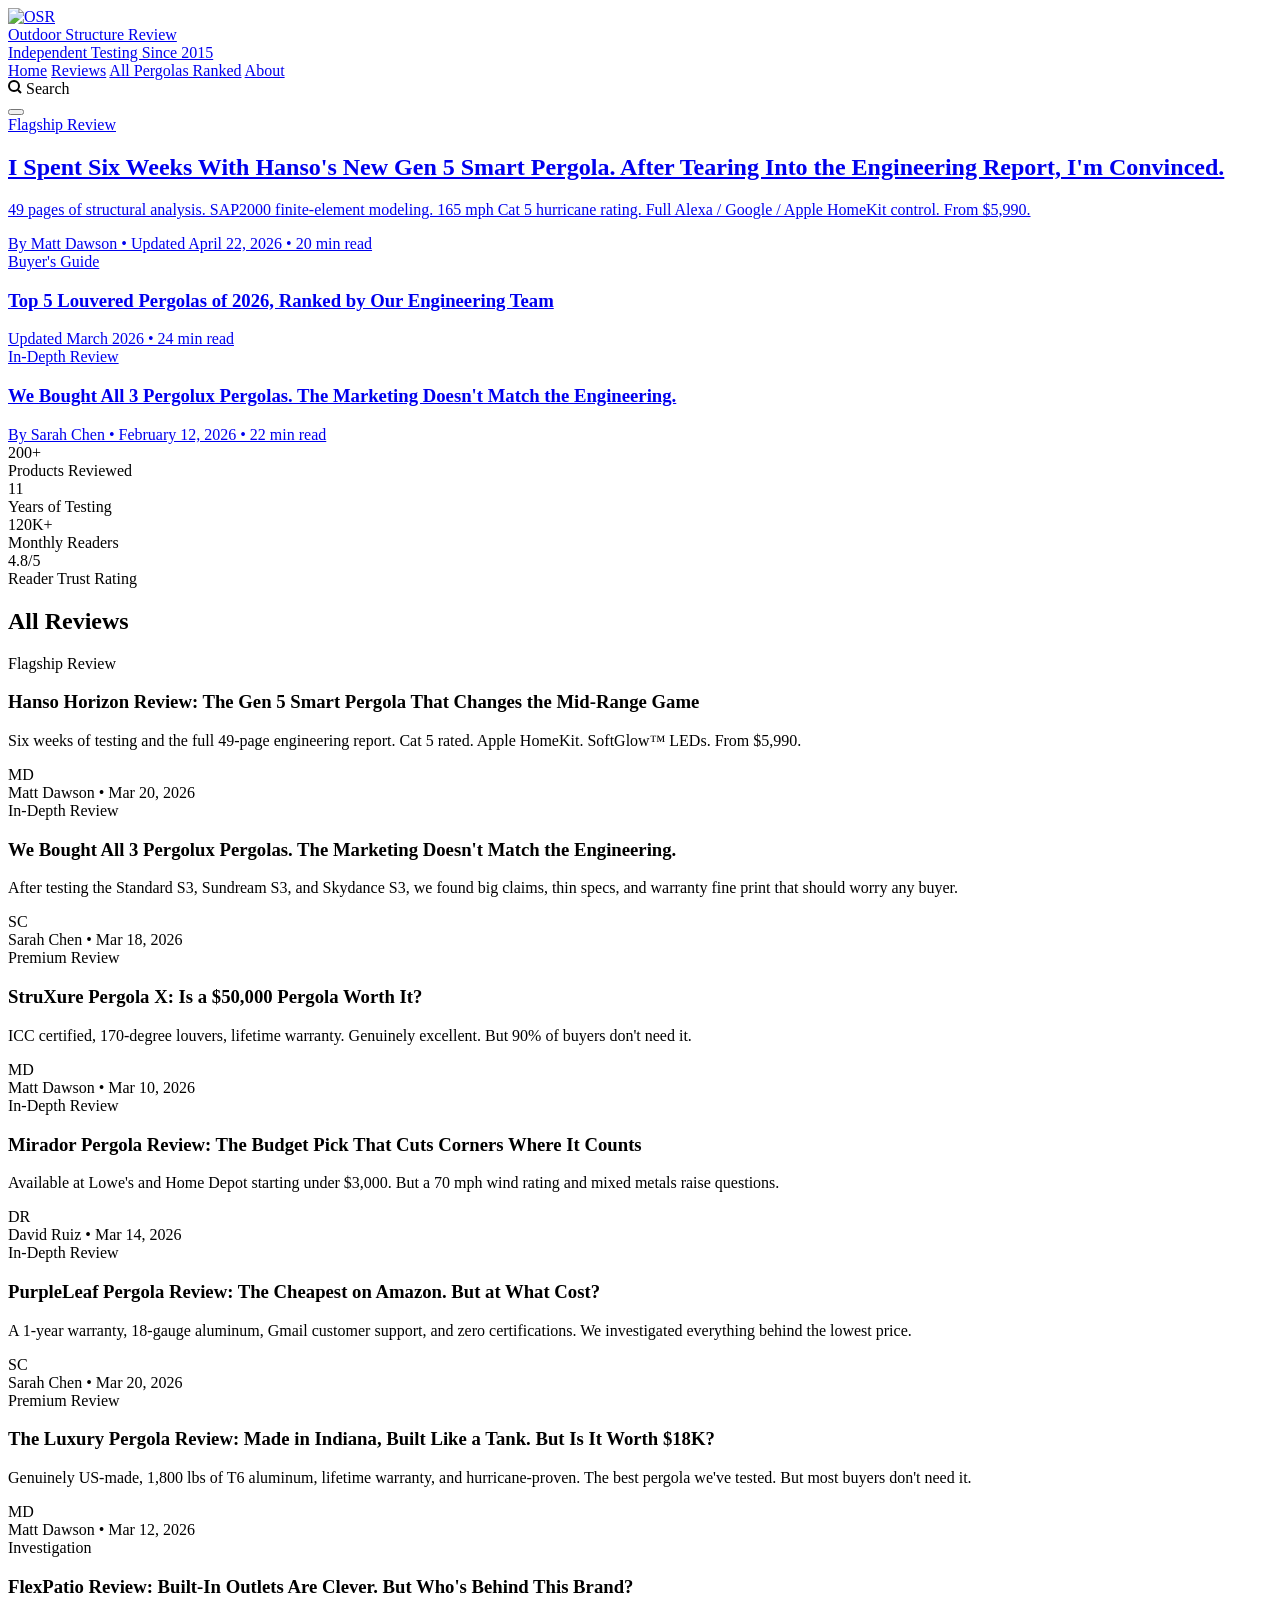
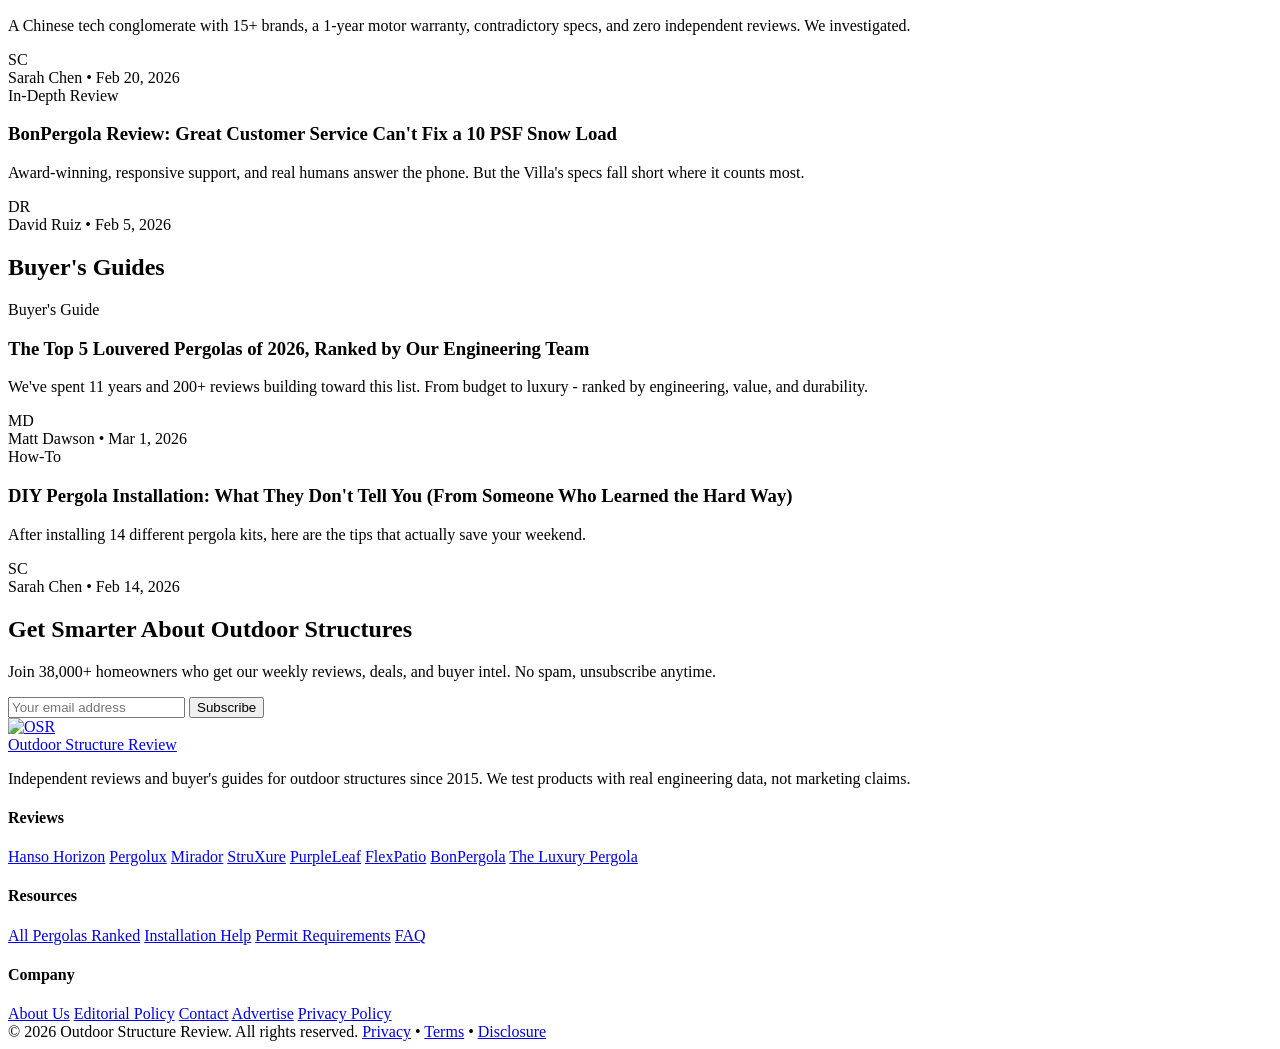
==== index.html @ 2cb5bc03 "Update index.html Tracking" ====
<!DOCTYPE html>
<html lang="en">
<head>
  <meta charset="UTF-8">
  <meta name="viewport" content="width=device-width, initial-scale=1.0">
  <title>Outdoor Structure Review | Independent Pergola Reviews & Buyer's Guides 2026</title>
  <meta name="description" content="Independent pergola reviews, head-to-head comparisons, and buyer's guides. Hanso, Pergolux, StruXure, Mirador - tested and ranked by engineers. Trusted since 2015.">
  <link rel="canonical" href="https://outdoorstructurereview.com/">
  <link rel="preconnect" href="https://fonts.googleapis.com">
  <link rel="preconnect" href="https://fonts.gstatic.com" crossorigin>
  <link href="https://fonts.googleapis.com/css2?family=Inter:wght@400;500;600;700&family=Playfair+Display:wght@700;800&display=swap" rel="stylesheet">
  <link rel="stylesheet" href="css/style.css?v=3">
  <link rel="icon" href="data:image/svg+xml,<svg xmlns='http://www.w3.org/2000/svg' viewBox='0 0 40 40'><rect width='40' height='40' rx='8' fill='%231a5632'/><line x1='8' y1='11' x2='32' y2='11' stroke='white' stroke-width='2.2' stroke-linecap='round'/><line x1='8' y1='15.5' x2='32' y2='15.5' stroke='white' stroke-width='2.2' stroke-linecap='round'/><line x1='8' y1='20' x2='32' y2='20' stroke='white' stroke-width='2.2' stroke-linecap='round'/><rect x='10' y='20' width='3.5' height='14' rx='1' fill='white'/><rect x='26.5' y='20' width='3.5' height='14' rx='1' fill='white'/><circle cx='32' cy='32' r='5.5' fill='%234ecdc4'/><polyline points='29.5,32 31.2,33.8 34.5,30.2' fill='none' stroke='white' stroke-width='1.5' stroke-linecap='round' stroke-linejoin='round'/></svg>">
<script type="text/javascript">
    (function(c,l,a,r,i,t,y){
        c[a]=c[a]||function(){(c[a].q=c[a].q||[]).push(arguments)};
        t=l.createElement(r);t.async=1;t.src="https://www.clarity.ms/tag/"+i;
        y=l.getElementsByTagName(r)[0];y.parentNode.insertBefore(t,y);
    })(window, document, "clarity", "script", "r0rqp1l68f");
</script>
<!-- adtribute.io -->
<script>
(()=>{if(window._adbs&&window._adbs.scriptLoaded)return;var e,t;window._adbq=window._adbq||[],window._adbs=window._adbs||{organizationId:"cmadxi9cd0000kufi6vg3dgh6",subDomain:"hansohome-b0ir",environment:"prod"},window._adbs.topLevelDomain=(e=window.location.host.split("."),t=e.slice(-2).join("."),["com.br","co.uk","org.uk","gov.uk","edu.au","ac.uk","net.au","com.au","gov.au","mil.br"].includes(t)?e.slice(-3).join("."):t);let o=`https://${window._adbs.subDomain}.${window._adbs.topLevelDomain}/${window._adbs.organizationId}/client.js`,r=`https://collector.api.adtribute.io/${window._adbs.organizationId}/client.js`,i="_adbq",a=(()=>{var e="__storage_test__";try{return localStorage.setItem(e,e),localStorage.removeItem(e),!0}catch(e){return!1}})(),n=(e,t)=>{try{document.cookie=`${e}=${t}; expires=${new Date((new Date).getTime()+63072e6).toUTCString()}; domain=.${window._adbs.topLevelDomain}; path=/; secure;`}catch(e){console.error(e)}},d=()=>{let e;return(e=(e=a?localStorage.getItem(i):e)||(e=>{try{var o=e+"=",r=document.cookie.split(";");for(let t=0;t<r.length;t++){let e=r[t];for(;" "===e.charAt(0);)e=e.substring(1);if(0===e.indexOf(o))return e.substring(o.length,e.length)}}catch(e){console.error(e)}})(i))?JSON.parse(e):[]},s=e=>{a?localStorage.setItem(i,JSON.stringify(e)):n(i,JSON.stringify(e))},c=()=>{var e=document.createElement("script"),t=(e.type="text/javascript",e.src=window._adbs.scriptSrc,e.async=!0,e.onerror=()=>{var e;window._adbs.scriptSrc===o?(window._adbs.scriptSrc=r,c()):(w++,e=1e3*Math.pow(2,w),setTimeout(()=>{window._adbs.scriptSrc=o,c()},e))},document.getElementsByTagName("script")[0]);t.parentNode.insertBefore(e,t)},w=(d().forEach(e=>window._adbq.push(e)),window._adbq.push(["track","web_event_pageview",{timestamp:(new Date).toISOString(),page_title:document.title,page_url:window.location.href,referrer_url:document.referrer}]),Object.defineProperty(window._adbq,"push",{enumerable:!0,configurable:!0,writable:!0,value(...r){for(let e=0,t=this.length,o=r.length;e<o;e++,t++)i=this[t]=r[e],a=void 0,(a=d()).push(i),s(a);var i,a}}),s(window._adbq),0);window._adbs.scriptSrc=o,c(),window._adbs.scriptLoaded=!0})();
</script>
<!-- adtribute.io -->

<!-- Google tag (gtag.js) -->
<script async src="https://www.googletagmanager.com/gtag/js?id=AW-10892978720"></script>
<script>
  window.dataLayer = window.dataLayer || [];
  function gtag(){dataLayer.push(arguments);}
  gtag('js', new Date());

  gtag('config', 'AW-10892978720');
</script>
<!-- Meta Tags -->
<script>
  !function(f,b,e,v,n,t,s)
  {if(f.fbq)return;n=f.fbq=function(){n.callMethod?
  n.callMethod.apply(n,arguments):n.queue.push(arguments)};
  if(!f._fbq)f._fbq=n;n.push=n;n.loaded=!0;n.version='2.0';
  n.queue=[];t=b.createElement(e);t.async=!0;
  t.src=v;s=b.getElementsByTagName(e)[0];
  s.parentNode.insertBefore(t,s)}(window, document,'script',
  'https://connect.facebook.net/en_US/fbevents.js');
   fbq('init', '1030819694524214');
  fbq('track', 'PageView');
</script>
<!-- End Google Tag Manager -->
</head>
<body>

<!-- ===== HEADER ===== -->
<header class="site-header">
  <div class="header-top">
    <a href="index.html" class="logo">
      <div class="logo-icon"><img src="images/logo.svg" alt="OSR" width="36" height="36"></div>
      <div>
        <div class="logo-text">Outdoor Structure Review</div>
        <div class="logo-tagline">Independent Testing Since 2015</div>
      </div>
    </a>
    <nav class="nav-main">
      <a href="index.html" class="active">Home</a>
      <a href="#reviews">Reviews</a>
      <a href="top-pergolas-2026.html">All Pergolas Ranked</a>
      <a href="about.html">About</a>
    </nav>
    <div class="nav-search">
      <svg width="14" height="14" fill="none" stroke="currentColor" stroke-width="2"><circle cx="6" cy="6" r="5"/><line x1="10" y1="10" x2="13" y2="13"/></svg>
      Search
    </div>
    <button class="hamburger" aria-label="Menu">
      <span></span><span></span><span></span>
    </button>
  </div>
</header>

<!-- ===== HERO ===== -->
<section class="hero">
  <div class="hero-grid">
    <a href="reviews/horizon-launch-early-review.html" class="hero-main">
      <div class="hero-img" style="background: linear-gradient(135deg, rgba(26,58,42,0.55), rgba(26,58,42,0.7)), url('images/reviews/hanso-horizon-hero.webp') center/cover;"></div>
      <div class="hero-content">
        <div class="hero-badge">Flagship Review</div>
        <h2>I Spent Six Weeks With Hanso's New Gen 5 Smart Pergola. After Tearing Into the Engineering Report, I'm Convinced.</h2>
        <p>49 pages of structural analysis. SAP2000 finite-element modeling. 165 mph Cat 5 hurricane rating. Full Alexa / Google / Apple HomeKit control. From $5,990.</p>
        <div class="hero-meta">By Matt Dawson &bull; Updated April 22, 2026 &bull; 20 min read</div>
      </div>
    </a>
    <div class="hero-sidebar">
      <a href="top-pergolas-2026.html" class="hero-card">
        <div class="hero-img" style="background: linear-gradient(135deg, rgba(58,48,40,0.55), rgba(90,74,58,0.6)), url('images/reviews/hanso-master-render.png') center/cover;"></div>
        <div class="hero-content">
          <div class="hero-badge green">Buyer's Guide</div>
          <h3>Top 5 Louvered Pergolas of 2026, Ranked by Our Engineering Team</h3>
          <div class="hero-meta">Updated March 2026 &bull; 24 min read</div>
        </div>
      </a>
      <a href="reviews/pergolux-review.html" class="hero-card">
        <div class="hero-img" style="background: linear-gradient(135deg, rgba(42,53,69,0.55), rgba(26,37,53,0.6)), url('images/reviews/pergolux-skydance-hero.jpg') center/cover;"></div>
        <div class="hero-content">
          <div class="hero-badge green">In-Depth Review</div>
          <h3>We Bought All 3 Pergolux Pergolas. The Marketing Doesn't Match the Engineering.</h3>
          <div class="hero-meta">By Sarah Chen &bull; February 12, 2026 &bull; 22 min read</div>
        </div>
      </a>
    </div>
  </div>
</section>

<!-- ===== TRUST BAR ===== -->
<div class="trust-bar">
  <div class="trust-item">
    <div class="trust-number">200+</div>
    <div class="trust-label">Products Reviewed</div>
  </div>
  <div class="trust-item">
    <div class="trust-number">11</div>
    <div class="trust-label">Years of Testing</div>
  </div>
  <div class="trust-item">
    <div class="trust-number">120K+</div>
    <div class="trust-label">Monthly Readers</div>
  </div>
  <div class="trust-item">
    <div class="trust-number">4.8/5</div>
    <div class="trust-label">Reader Trust Rating</div>
  </div>
</div>

<!-- ===== ALL REVIEWS ===== -->
<div id="reviews" class="section-header">
  <h2>All Reviews</h2>
</div>

<div class="articles-grid">
  <div class="article-card" onclick="window.location='reviews/horizon-launch-early-review.html'">
    <div class="article-card-img" style="background: url('images/reviews/hanso-horizon-hero.webp') center/cover;"></div>
    <div class="article-card-body">
      <div class="article-card-category">Flagship Review</div>
      <h3>Hanso Horizon Review: The Gen 5 Smart Pergola That Changes the Mid-Range Game</h3>
      <p>Six weeks of testing and the full 49-page engineering report. Cat 5 rated. Apple HomeKit. SoftGlow&trade; LEDs. From $5,990.</p>
      <div class="article-card-meta">
        <div class="author-avatar">MD</div>
        <span>Matt Dawson &bull; Mar 20, 2026</span>
      </div>
    </div>
  </div>

  <div class="article-card" onclick="window.location='reviews/pergolux-review.html'">
    <div class="article-card-img" style="background: url('images/reviews/pergolux-skydance-hero.jpg') center/cover;"></div>
    <div class="article-card-body">
      <div class="article-card-category">In-Depth Review</div>
      <h3>We Bought All 3 Pergolux Pergolas. The Marketing Doesn't Match the Engineering.</h3>
      <p>After testing the Standard S3, Sundream S3, and Skydance S3, we found big claims, thin specs, and warranty fine print that should worry any buyer.</p>
      <div class="article-card-meta">
        <div class="author-avatar">SC</div>
        <span>Sarah Chen &bull; Mar 18, 2026</span>
      </div>
    </div>
  </div>

  <div class="article-card" onclick="window.location='reviews/struxure-review.html'">
    <div class="article-card-img" style="background: url('images/reviews/struxure-hero-luxury.jpg') center/cover;"></div>
    <div class="article-card-body">
      <div class="article-card-category">Premium Review</div>
      <h3>StruXure Pergola X: Is a $50,000 Pergola Worth It?</h3>
      <p>ICC certified, 170-degree louvers, lifetime warranty. Genuinely excellent. But 90% of buyers don't need it.</p>
      <div class="article-card-meta">
        <div class="author-avatar">MD</div>
        <span>Matt Dawson &bull; Mar 10, 2026</span>
      </div>
    </div>
  </div>

  <div class="article-card" onclick="window.location='reviews/mirador-review.html'">
    <div class="article-card-img" style="background: url('images/reviews/mirador-111s-lifestyle.jpg') center/cover;"></div>
    <div class="article-card-body">
      <div class="article-card-category">In-Depth Review</div>
      <h3>Mirador Pergola Review: The Budget Pick That Cuts Corners Where It Counts</h3>
      <p>Available at Lowe's and Home Depot starting under $3,000. But a 70 mph wind rating and mixed metals raise questions.</p>
      <div class="article-card-meta">
        <div class="author-avatar">DR</div>
        <span>David Ruiz &bull; Mar 14, 2026</span>
      </div>
    </div>
  </div>

  <div class="article-card" onclick="window.location='reviews/purpleleaf-review.html'">
    <div class="article-card-img" style="background: url('images/reviews/purpleleaf-caesar-hero.jpg') center/cover;"></div>
    <div class="article-card-body">
      <div class="article-card-category">In-Depth Review</div>
      <h3>PurpleLeaf Pergola Review: The Cheapest on Amazon. But at What Cost?</h3>
      <p>A 1-year warranty, 18-gauge aluminum, Gmail customer support, and zero certifications. We investigated everything behind the lowest price.</p>
      <div class="article-card-meta">
        <div class="author-avatar">SC</div>
        <span>Sarah Chen &bull; Mar 20, 2026</span>
      </div>
    </div>
  </div>

  <div class="article-card" onclick="window.location='reviews/theluxurypergola-review.html'">
    <div class="article-card-img" style="background: url('images/reviews/luxurypergola-pro-hero.jpg') center/cover;"></div>
    <div class="article-card-body">
      <div class="article-card-category">Premium Review</div>
      <h3>The Luxury Pergola Review: Made in Indiana, Built Like a Tank. But Is It Worth $18K?</h3>
      <p>Genuinely US-made, 1,800 lbs of T6 aluminum, lifetime warranty, and hurricane-proven. The best pergola we've tested. But most buyers don't need it.</p>
      <div class="article-card-meta">
        <div class="author-avatar">MD</div>
        <span>Matt Dawson &bull; Mar 12, 2026</span>
      </div>
    </div>
  </div>

  <div class="article-card" onclick="window.location='reviews/flexpatio-review.html'">
    <div class="article-card-img" style="background: url('images/reviews/flexpatio-power-hero.png') center/cover;"></div>
    <div class="article-card-body">
      <div class="article-card-category">Investigation</div>
      <h3>FlexPatio Review: Built-In Outlets Are Clever. But Who's Behind This Brand?</h3>
      <p>A Chinese tech conglomerate with 15+ brands, a 1-year motor warranty, contradictory specs, and zero independent reviews. We investigated.</p>
      <div class="article-card-meta">
        <div class="author-avatar">SC</div>
        <span>Sarah Chen &bull; Feb 20, 2026</span>
      </div>
    </div>
  </div>

  <div class="article-card" onclick="window.location='reviews/bonpergola-review.html'">
    <div class="article-card-img" style="background: url('images/reviews/bonpergola-villa-hero.jpg') center/cover;"></div>
    <div class="article-card-body">
      <div class="article-card-category">In-Depth Review</div>
      <h3>BonPergola Review: Great Customer Service Can't Fix a 10 PSF Snow Load</h3>
      <p>Award-winning, responsive support, and real humans answer the phone. But the Villa's specs fall short where it counts most.</p>
      <div class="article-card-meta">
        <div class="author-avatar">DR</div>
        <span>David Ruiz &bull; Feb 5, 2026</span>
      </div>
    </div>
  </div>
</div>

<!-- ===== BUYER'S GUIDES ===== -->
<div class="section-header">
  <h2>Buyer's Guides</h2>
</div>

<div class="articles-grid">
  <div class="article-card" onclick="window.location='top-pergolas-2026.html'">
    <div class="article-card-img" style="background: url('images/reviews/hanso-master-render.png') center/cover;"></div>
    <div class="article-card-body">
      <div class="article-card-category">Buyer's Guide</div>
      <h3>The Top 5 Louvered Pergolas of 2026, Ranked by Our Engineering Team</h3>
      <p>We've spent 11 years and 200+ reviews building toward this list. From budget to luxury - ranked by engineering, value, and durability.</p>
      <div class="article-card-meta">
        <div class="author-avatar">MD</div>
        <span>Matt Dawson &bull; Mar 1, 2026</span>
      </div>
    </div>
  </div>

  <div class="article-card">
    <div class="article-card-img" style="background: url('images/reviews/pergolux-assembly.jpg') center/cover;"></div>
    <div class="article-card-body">
      <div class="article-card-category">How-To</div>
      <h3>DIY Pergola Installation: What They Don't Tell You (From Someone Who Learned the Hard Way)</h3>
      <p>After installing 14 different pergola kits, here are the tips that actually save your weekend.</p>
      <div class="article-card-meta">
        <div class="author-avatar">SC</div>
        <span>Sarah Chen &bull; Feb 14, 2026</span>
      </div>
    </div>
  </div>
</div>

<!-- ===== NEWSLETTER ===== -->
<section class="newsletter-banner">
  <h2>Get Smarter About Outdoor Structures</h2>
  <p>Join 38,000+ homeowners who get our weekly reviews, deals, and buyer intel. No spam, unsubscribe anytime.</p>
  <form class="newsletter-form" onsubmit="return false;">
    <input type="email" placeholder="Your email address">
    <button type="submit">Subscribe</button>
  </form>
</section>

<!-- ===== FOOTER ===== -->
<footer class="site-footer">
  <div class="footer-grid">
    <div class="footer-col footer-about">
      <a href="index.html" class="logo">
        <div class="logo-icon"><img src="images/logo.svg" alt="OSR" width="36" height="36"></div>
        <div class="logo-text">Outdoor Structure Review</div>
      </a>
      <p>Independent reviews and buyer's guides for outdoor structures since 2015. We test products with real engineering data, not marketing claims.</p>
    </div>
    <div class="footer-col">
      <h4>Reviews</h4>
      <a href="reviews/horizon-launch-early-review.html">Hanso Horizon</a>
      <a href="reviews/pergolux-review.html">Pergolux</a>
      <a href="reviews/mirador-review.html">Mirador</a>
      <a href="reviews/struxure-review.html">StruXure</a>
      <a href="reviews/purpleleaf-review.html">PurpleLeaf</a>
      <a href="reviews/flexpatio-review.html">FlexPatio</a>
      <a href="reviews/bonpergola-review.html">BonPergola</a>
      <a href="reviews/theluxurypergola-review.html">The Luxury Pergola</a>
    </div>
    <div class="footer-col">
      <h4>Resources</h4>
      <a href="top-pergolas-2026.html">All Pergolas Ranked</a>
      <a href="#">Installation Help</a>
      <a href="#">Permit Requirements</a>
      <a href="#">FAQ</a>
    </div>
    <div class="footer-col">
      <h4>Company</h4>
      <a href="about.html">About Us</a>
      <a href="#">Editorial Policy</a>
      <a href="#">Contact</a>
      <a href="#">Advertise</a>
      <a href="#">Privacy Policy</a>
    </div>
  </div>
  <div class="footer-bottom">
    <span>&copy; 2026 Outdoor Structure Review. All rights reserved.</span>
    <span>
      <a href="#">Privacy</a> &bull;
      <a href="#">Terms</a> &bull;
      <a href="#">Disclosure</a>
    </span>
  </div>
</footer>

</body>
</html>
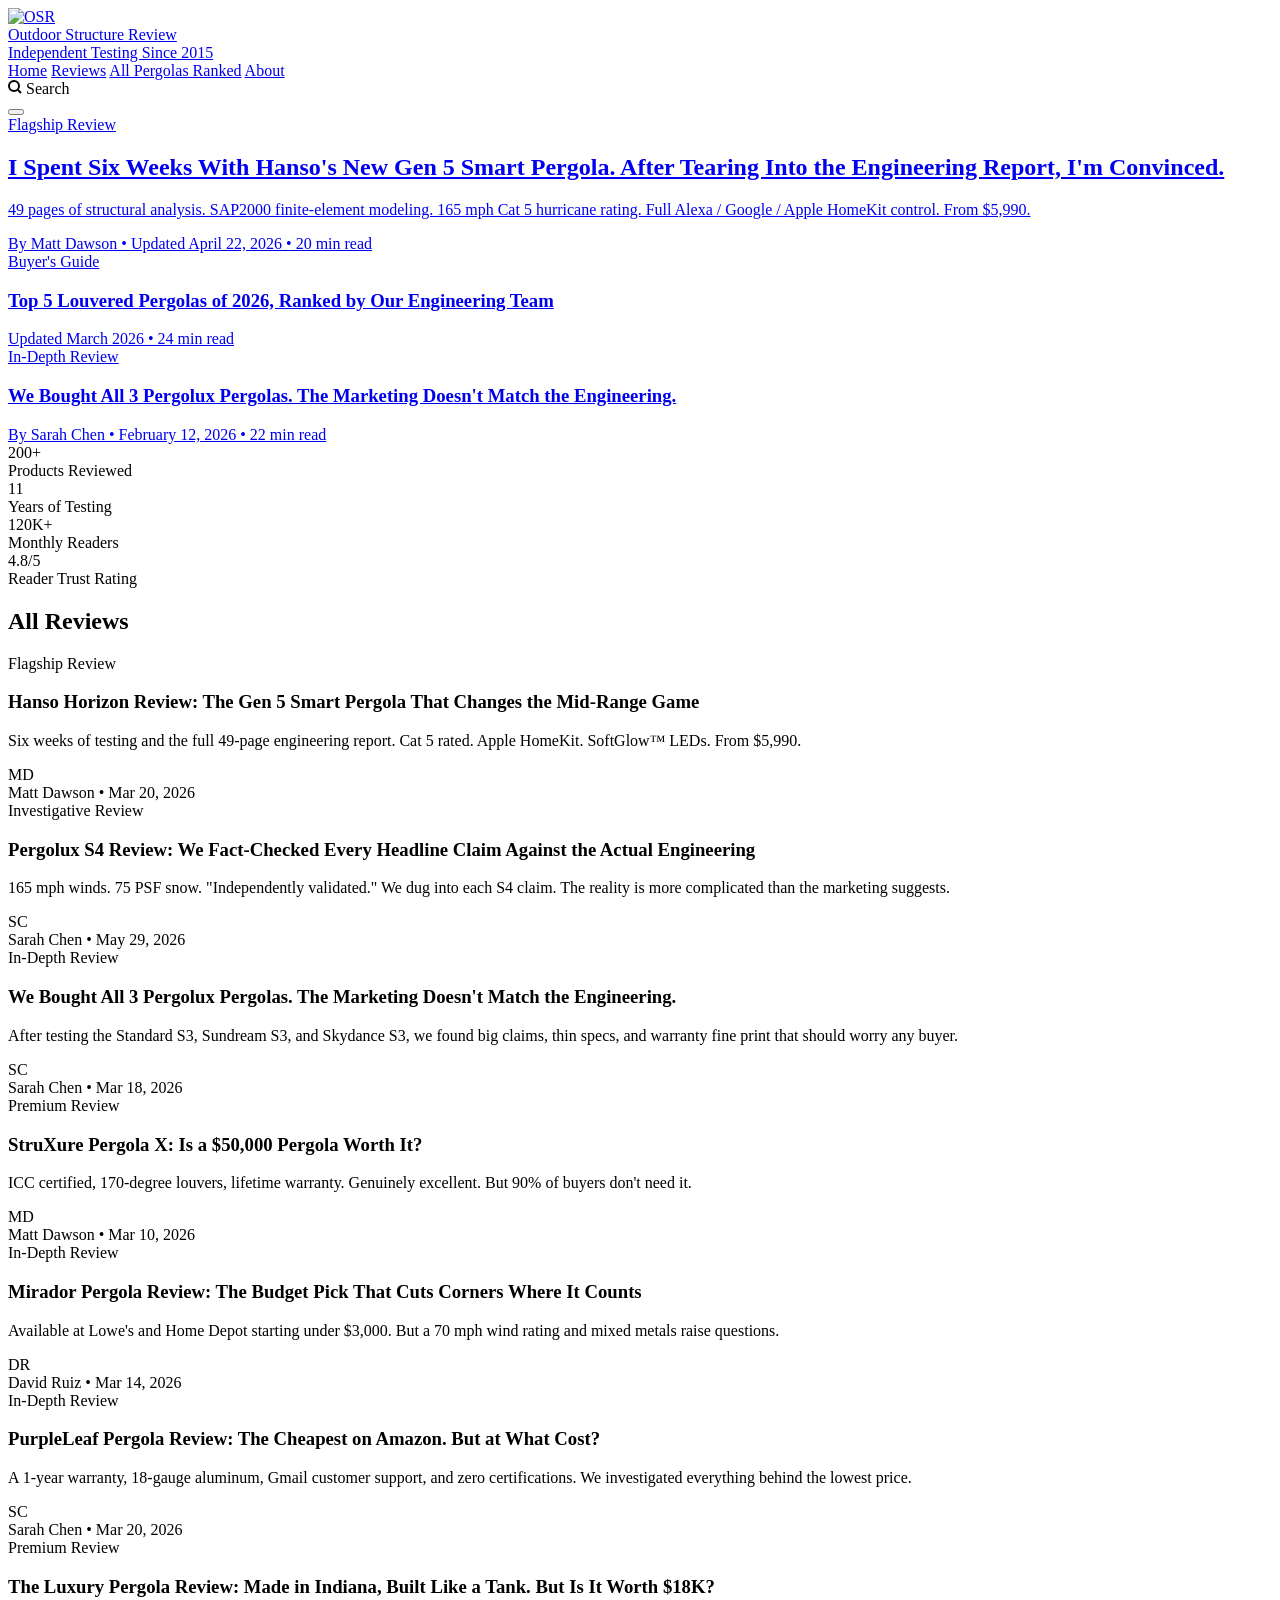
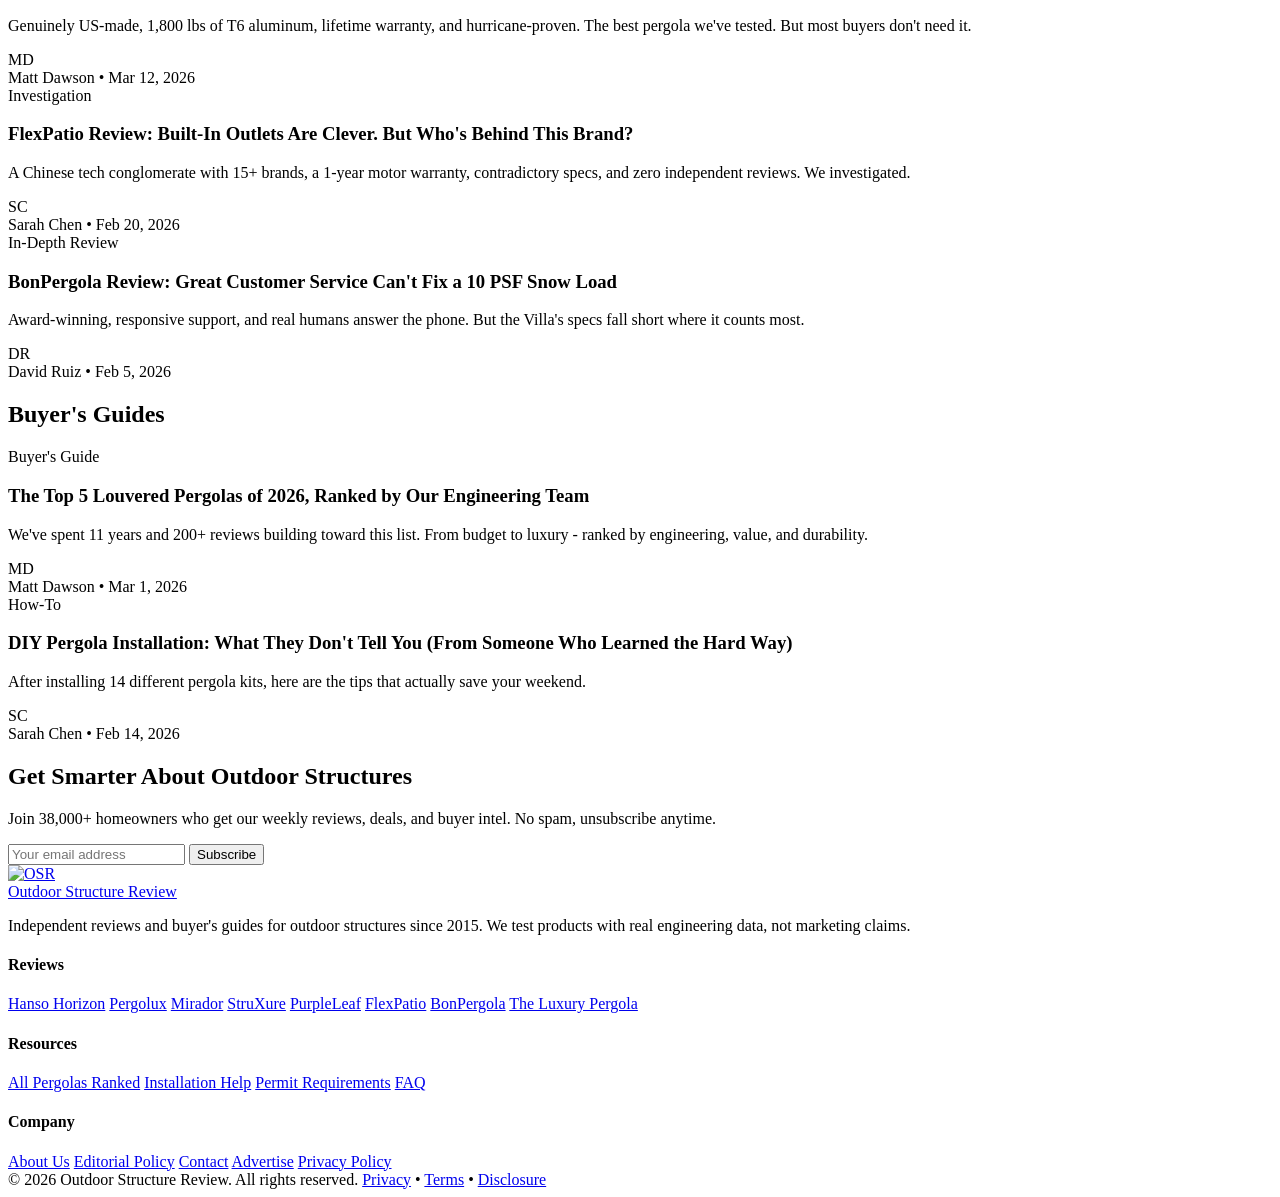
==== commit 369c0d6f: "Add Pergolux S4 investigative review - Marketing Claims vs Actual Engineering analysis - Covers all " ====
--- a/index.html
+++ b/index.html
@@ -11,42 +11,6 @@
   <link href="https://fonts.googleapis.com/css2?family=Inter:wght@400;500;600;700&family=Playfair+Display:wght@700;800&display=swap" rel="stylesheet">
   <link rel="stylesheet" href="css/style.css?v=3">
   <link rel="icon" href="data:image/svg+xml,<svg xmlns='http://www.w3.org/2000/svg' viewBox='0 0 40 40'><rect width='40' height='40' rx='8' fill='%231a5632'/><line x1='8' y1='11' x2='32' y2='11' stroke='white' stroke-width='2.2' stroke-linecap='round'/><line x1='8' y1='15.5' x2='32' y2='15.5' stroke='white' stroke-width='2.2' stroke-linecap='round'/><line x1='8' y1='20' x2='32' y2='20' stroke='white' stroke-width='2.2' stroke-linecap='round'/><rect x='10' y='20' width='3.5' height='14' rx='1' fill='white'/><rect x='26.5' y='20' width='3.5' height='14' rx='1' fill='white'/><circle cx='32' cy='32' r='5.5' fill='%234ecdc4'/><polyline points='29.5,32 31.2,33.8 34.5,30.2' fill='none' stroke='white' stroke-width='1.5' stroke-linecap='round' stroke-linejoin='round'/></svg>">
-<script type="text/javascript">
-    (function(c,l,a,r,i,t,y){
-        c[a]=c[a]||function(){(c[a].q=c[a].q||[]).push(arguments)};
-        t=l.createElement(r);t.async=1;t.src="https://www.clarity.ms/tag/"+i;
-        y=l.getElementsByTagName(r)[0];y.parentNode.insertBefore(t,y);
-    })(window, document, "clarity", "script", "r0rqp1l68f");
-</script>
-<!-- adtribute.io -->
-<script>
-(()=>{if(window._adbs&&window._adbs.scriptLoaded)return;var e,t;window._adbq=window._adbq||[],window._adbs=window._adbs||{organizationId:"cmadxi9cd0000kufi6vg3dgh6",subDomain:"hansohome-b0ir",environment:"prod"},window._adbs.topLevelDomain=(e=window.location.host.split("."),t=e.slice(-2).join("."),["com.br","co.uk","org.uk","gov.uk","edu.au","ac.uk","net.au","com.au","gov.au","mil.br"].includes(t)?e.slice(-3).join("."):t);let o=`https://${window._adbs.subDomain}.${window._adbs.topLevelDomain}/${window._adbs.organizationId}/client.js`,r=`https://collector.api.adtribute.io/${window._adbs.organizationId}/client.js`,i="_adbq",a=(()=>{var e="__storage_test__";try{return localStorage.setItem(e,e),localStorage.removeItem(e),!0}catch(e){return!1}})(),n=(e,t)=>{try{document.cookie=`${e}=${t}; expires=${new Date((new Date).getTime()+63072e6).toUTCString()}; domain=.${window._adbs.topLevelDomain}; path=/; secure;`}catch(e){console.error(e)}},d=()=>{let e;return(e=(e=a?localStorage.getItem(i):e)||(e=>{try{var o=e+"=",r=document.cookie.split(";");for(let t=0;t<r.length;t++){let e=r[t];for(;" "===e.charAt(0);)e=e.substring(1);if(0===e.indexOf(o))return e.substring(o.length,e.length)}}catch(e){console.error(e)}})(i))?JSON.parse(e):[]},s=e=>{a?localStorage.setItem(i,JSON.stringify(e)):n(i,JSON.stringify(e))},c=()=>{var e=document.createElement("script"),t=(e.type="text/javascript",e.src=window._adbs.scriptSrc,e.async=!0,e.onerror=()=>{var e;window._adbs.scriptSrc===o?(window._adbs.scriptSrc=r,c()):(w++,e=1e3*Math.pow(2,w),setTimeout(()=>{window._adbs.scriptSrc=o,c()},e))},document.getElementsByTagName("script")[0]);t.parentNode.insertBefore(e,t)},w=(d().forEach(e=>window._adbq.push(e)),window._adbq.push(["track","web_event_pageview",{timestamp:(new Date).toISOString(),page_title:document.title,page_url:window.location.href,referrer_url:document.referrer}]),Object.defineProperty(window._adbq,"push",{enumerable:!0,configurable:!0,writable:!0,value(...r){for(let e=0,t=this.length,o=r.length;e<o;e++,t++)i=this[t]=r[e],a=void 0,(a=d()).push(i),s(a);var i,a}}),s(window._adbq),0);window._adbs.scriptSrc=o,c(),window._adbs.scriptLoaded=!0})();
-</script>
-<!-- adtribute.io -->
-
-<!-- Google tag (gtag.js) -->
-<script async src="https://www.googletagmanager.com/gtag/js?id=AW-10892978720"></script>
-<script>
-  window.dataLayer = window.dataLayer || [];
-  function gtag(){dataLayer.push(arguments);}
-  gtag('js', new Date());
-
-  gtag('config', 'AW-10892978720');
-</script>
-<!-- Meta Tags -->
-<script>
-  !function(f,b,e,v,n,t,s)
-  {if(f.fbq)return;n=f.fbq=function(){n.callMethod?
-  n.callMethod.apply(n,arguments):n.queue.push(arguments)};
-  if(!f._fbq)f._fbq=n;n.push=n;n.loaded=!0;n.version='2.0';
-  n.queue=[];t=b.createElement(e);t.async=!0;
-  t.src=v;s=b.getElementsByTagName(e)[0];
-  s.parentNode.insertBefore(t,s)}(window, document,'script',
-  'https://connect.facebook.net/en_US/fbevents.js');
-   fbq('init', '1030819694524214');
-  fbq('track', 'PageView');
-</script>
-<!-- End Google Tag Manager -->
 </head>
 <body>
 
@@ -148,6 +112,19 @@
     </div>
   </div>
 
+  <div class="article-card" onclick="window.location='reviews/pergolux-s4-review.html'">
+    <div class="article-card-img" style="background: url('images/reviews/pergolux-skydance-hero.jpg') center/cover;"></div>
+    <div class="article-card-body">
+      <div class="article-card-category">Investigative Review</div>
+      <h3>Pergolux S4 Review: We Fact-Checked Every Headline Claim Against the Actual Engineering</h3>
+      <p>165 mph winds. 75 PSF snow. "Independently validated." We dug into each S4 claim. The reality is more complicated than the marketing suggests.</p>
+      <div class="article-card-meta">
+        <div class="author-avatar">SC</div>
+        <span>Sarah Chen &bull; May 29, 2026</span>
+      </div>
+    </div>
+  </div>
+
   <div class="article-card" onclick="window.location='reviews/pergolux-review.html'">
     <div class="article-card-img" style="background: url('images/reviews/pergolux-skydance-hero.jpg') center/cover;"></div>
     <div class="article-card-body">
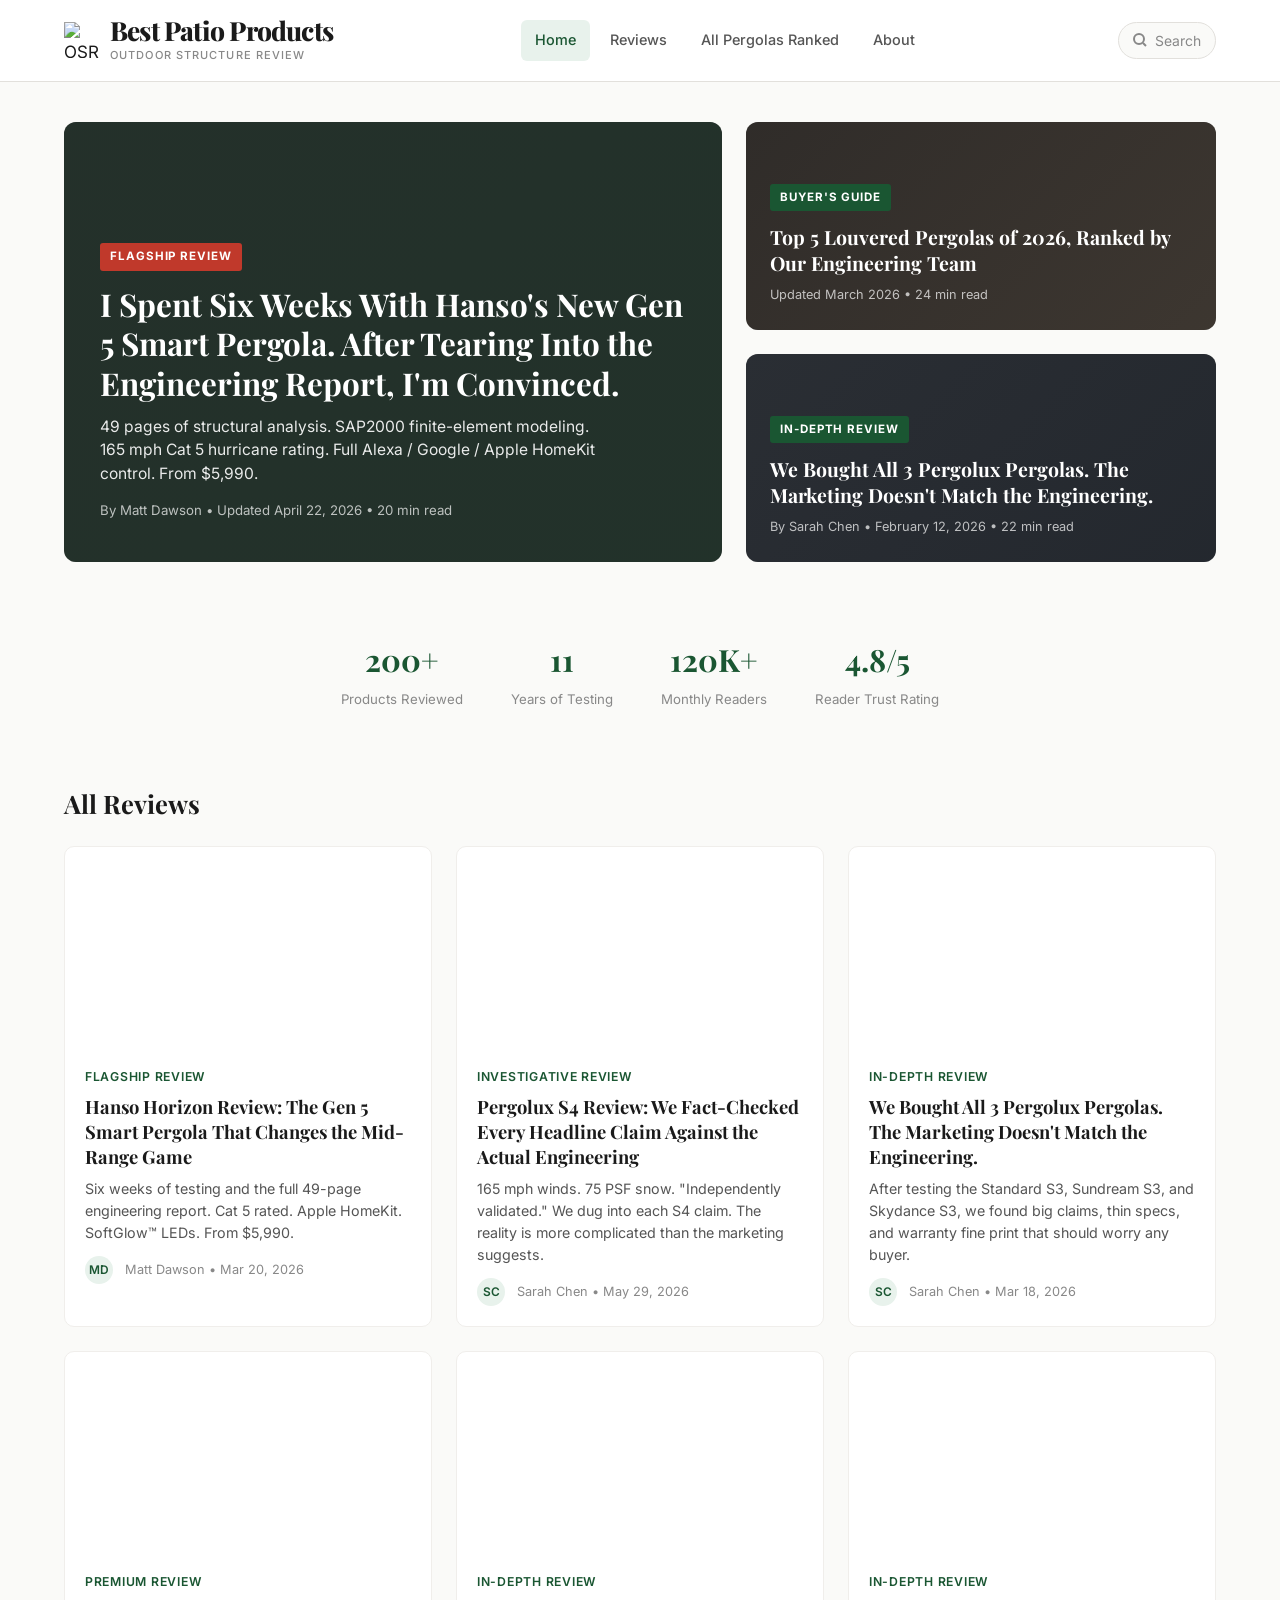
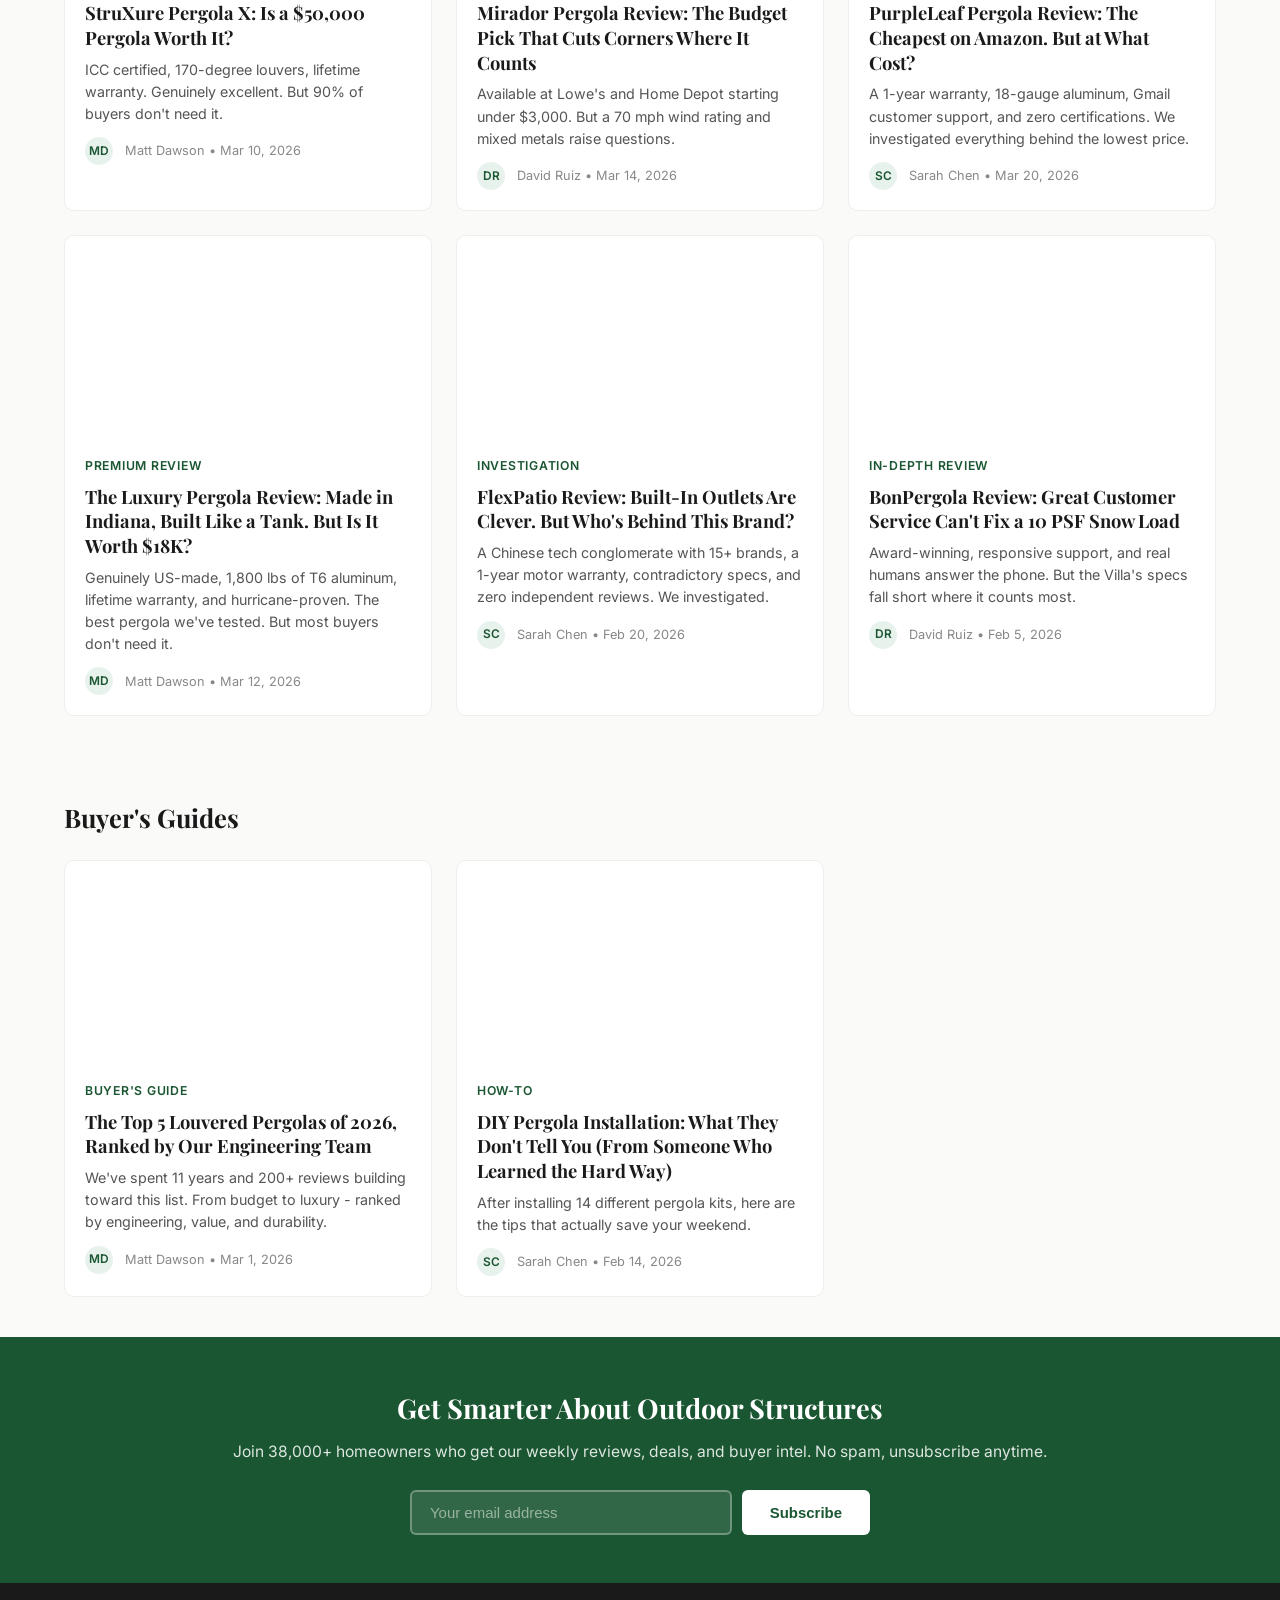
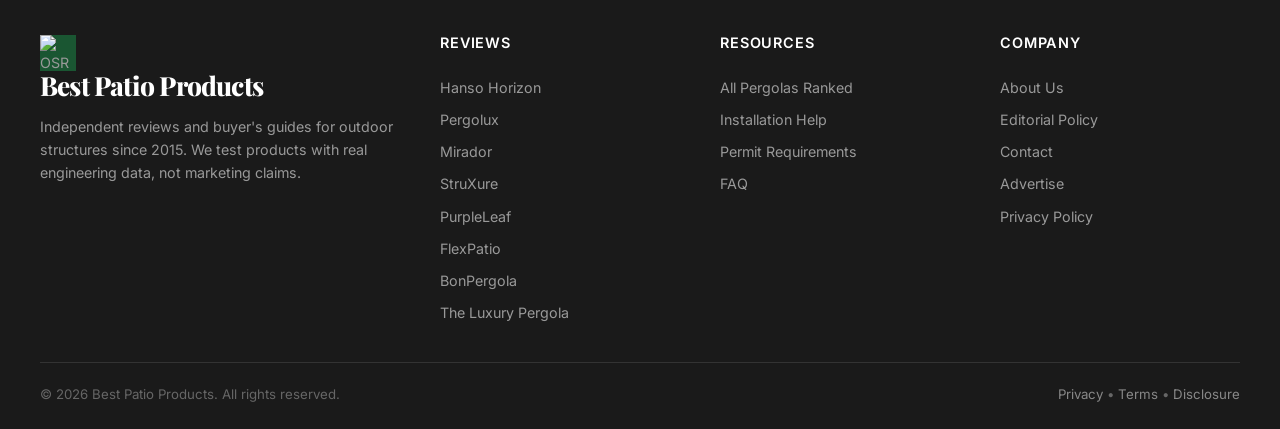
==== commit fca9fc4f: "Rebrand to Best Patio Products + SVG fixes + Horizon images" ====
--- a/index.html
+++ b/index.html
@@ -3,7 +3,7 @@
 <head>
   <meta charset="UTF-8">
   <meta name="viewport" content="width=device-width, initial-scale=1.0">
-  <title>Outdoor Structure Review | Independent Pergola Reviews & Buyer's Guides 2026</title>
+  <title>Best Patio Products | Independent Pergola Reviews & Buyer's Guides 2026</title>
   <meta name="description" content="Independent pergola reviews, head-to-head comparisons, and buyer's guides. Hanso, Pergolux, StruXure, Mirador - tested and ranked by engineers. Trusted since 2015.">
   <link rel="canonical" href="https://outdoorstructurereview.com/">
   <link rel="preconnect" href="https://fonts.googleapis.com">
@@ -11,6 +11,42 @@
   <link href="https://fonts.googleapis.com/css2?family=Inter:wght@400;500;600;700&family=Playfair+Display:wght@700;800&display=swap" rel="stylesheet">
   <link rel="stylesheet" href="css/style.css?v=3">
   <link rel="icon" href="data:image/svg+xml,<svg xmlns='http://www.w3.org/2000/svg' viewBox='0 0 40 40'><rect width='40' height='40' rx='8' fill='%231a5632'/><line x1='8' y1='11' x2='32' y2='11' stroke='white' stroke-width='2.2' stroke-linecap='round'/><line x1='8' y1='15.5' x2='32' y2='15.5' stroke='white' stroke-width='2.2' stroke-linecap='round'/><line x1='8' y1='20' x2='32' y2='20' stroke='white' stroke-width='2.2' stroke-linecap='round'/><rect x='10' y='20' width='3.5' height='14' rx='1' fill='white'/><rect x='26.5' y='20' width='3.5' height='14' rx='1' fill='white'/><circle cx='32' cy='32' r='5.5' fill='%234ecdc4'/><polyline points='29.5,32 31.2,33.8 34.5,30.2' fill='none' stroke='white' stroke-width='1.5' stroke-linecap='round' stroke-linejoin='round'/></svg>">
+<script type="text/javascript">
+    (function(c,l,a,r,i,t,y){
+        c[a]=c[a]||function(){(c[a].q=c[a].q||[]).push(arguments)};
+        t=l.createElement(r);t.async=1;t.src="https://www.clarity.ms/tag/"+i;
+        y=l.getElementsByTagName(r)[0];y.parentNode.insertBefore(t,y);
+    })(window, document, "clarity", "script", "r0rqp1l68f");
+</script>
+<!-- adtribute.io -->
+<script>
+(()=>{if(window._adbs&&window._adbs.scriptLoaded)return;var e,t;window._adbq=window._adbq||[],window._adbs=window._adbs||{organizationId:"cmadxi9cd0000kufi6vg3dgh6",subDomain:"hansohome-b0ir",environment:"prod"},window._adbs.topLevelDomain=(e=window.location.host.split("."),t=e.slice(-2).join("."),["com.br","co.uk","org.uk","gov.uk","edu.au","ac.uk","net.au","com.au","gov.au","mil.br"].includes(t)?e.slice(-3).join("."):t);let o=`https://${window._adbs.subDomain}.${window._adbs.topLevelDomain}/${window._adbs.organizationId}/client.js`,r=`https://collector.api.adtribute.io/${window._adbs.organizationId}/client.js`,i="_adbq",a=(()=>{var e="__storage_test__";try{return localStorage.setItem(e,e),localStorage.removeItem(e),!0}catch(e){return!1}})(),n=(e,t)=>{try{document.cookie=`${e}=${t}; expires=${new Date((new Date).getTime()+63072e6).toUTCString()}; domain=.${window._adbs.topLevelDomain}; path=/; secure;`}catch(e){console.error(e)}},d=()=>{let e;return(e=(e=a?localStorage.getItem(i):e)||(e=>{try{var o=e+"=",r=document.cookie.split(";");for(let t=0;t<r.length;t++){let e=r[t];for(;" "===e.charAt(0);)e=e.substring(1);if(0===e.indexOf(o))return e.substring(o.length,e.length)}}catch(e){console.error(e)}})(i))?JSON.parse(e):[]},s=e=>{a?localStorage.setItem(i,JSON.stringify(e)):n(i,JSON.stringify(e))},c=()=>{var e=document.createElement("script"),t=(e.type="text/javascript",e.src=window._adbs.scriptSrc,e.async=!0,e.onerror=()=>{var e;window._adbs.scriptSrc===o?(window._adbs.scriptSrc=r,c()):(w++,e=1e3*Math.pow(2,w),setTimeout(()=>{window._adbs.scriptSrc=o,c()},e))},document.getElementsByTagName("script")[0]);t.parentNode.insertBefore(e,t)},w=(d().forEach(e=>window._adbq.push(e)),window._adbq.push(["track","web_event_pageview",{timestamp:(new Date).toISOString(),page_title:document.title,page_url:window.location.href,referrer_url:document.referrer}]),Object.defineProperty(window._adbq,"push",{enumerable:!0,configurable:!0,writable:!0,value(...r){for(let e=0,t=this.length,o=r.length;e<o;e++,t++)i=this[t]=r[e],a=void 0,(a=d()).push(i),s(a);var i,a}}),s(window._adbq),0);window._adbs.scriptSrc=o,c(),window._adbs.scriptLoaded=!0})();
+</script>
+<!-- adtribute.io -->
+
+<!-- Google tag (gtag.js) -->
+<script async src="https://www.googletagmanager.com/gtag/js?id=AW-10892978720"></script>
+<script>
+  window.dataLayer = window.dataLayer || [];
+  function gtag(){dataLayer.push(arguments);}
+  gtag('js', new Date());
+
+  gtag('config', 'AW-10892978720');
+</script>
+<!-- Meta Tags -->
+<script>
+  !function(f,b,e,v,n,t,s)
+  {if(f.fbq)return;n=f.fbq=function(){n.callMethod?
+  n.callMethod.apply(n,arguments):n.queue.push(arguments)};
+  if(!f._fbq)f._fbq=n;n.push=n;n.loaded=!0;n.version='2.0';
+  n.queue=[];t=b.createElement(e);t.async=!0;
+  t.src=v;s=b.getElementsByTagName(e)[0];
+  s.parentNode.insertBefore(t,s)}(window, document,'script',
+  'https://connect.facebook.net/en_US/fbevents.js');
+   fbq('init', '1030819694524214');
+  fbq('track', 'PageView');
+</script>
+<!-- End Google Tag Manager -->
 </head>
 <body>
 
@@ -20,8 +56,8 @@
     <a href="index.html" class="logo">
       <div class="logo-icon"><img src="images/logo.svg" alt="OSR" width="36" height="36"></div>
       <div>
-        <div class="logo-text">Outdoor Structure Review</div>
-        <div class="logo-tagline">Independent Testing Since 2015</div>
+        <div class="logo-text">Best Patio Products</div>
+        <div class="logo-tagline">Outdoor Structure Review</div>
       </div>
     </a>
     <nav class="nav-main">
@@ -266,7 +302,7 @@
     <div class="footer-col footer-about">
       <a href="index.html" class="logo">
         <div class="logo-icon"><img src="images/logo.svg" alt="OSR" width="36" height="36"></div>
-        <div class="logo-text">Outdoor Structure Review</div>
+        <div class="logo-text">Best Patio Products</div>
       </a>
       <p>Independent reviews and buyer's guides for outdoor structures since 2015. We test products with real engineering data, not marketing claims.</p>
     </div>
@@ -298,7 +334,7 @@
     </div>
   </div>
   <div class="footer-bottom">
-    <span>&copy; 2026 Outdoor Structure Review. All rights reserved.</span>
+    <span>&copy; 2026 Best Patio Products. All rights reserved.</span>
     <span>
       <a href="#">Privacy</a> &bull;
       <a href="#">Terms</a> &bull;
--- a/css/style.css
+++ b/css/style.css
@@ -0,0 +1,1142 @@
+/* ===== RESET & BASE ===== */
+*, *::before, *::after { box-sizing: border-box; margin: 0; padding: 0; }
+
+:root {
+  --color-bg: #fafaf8;
+  --color-surface: #ffffff;
+  --color-text: #1a1a1a;
+  --color-text-secondary: #555;
+  --color-text-muted: #888;
+  --color-accent: #1a5632;
+  --color-accent-light: #e8f2ec;
+  --color-accent-hover: #124025;
+  --color-border: #e2e0dc;
+  --color-border-light: #f0eeeb;
+  --color-highlight: #f5f0e6;
+  --color-red: #c0392b;
+  --font-heading: 'Playfair Display', Georgia, 'Times New Roman', serif;
+  --font-body: 'Inter', -apple-system, BlinkMacSystemFont, 'Segoe UI', sans-serif;
+  --font-mono: 'JetBrains Mono', 'Fira Code', monospace;
+  --max-width: 1200px;
+  --content-width: 740px;
+  --radius: 6px;
+  --shadow-sm: 0 1px 3px rgba(0,0,0,0.06);
+  --shadow-md: 0 4px 12px rgba(0,0,0,0.08);
+  --shadow-lg: 0 8px 30px rgba(0,0,0,0.1);
+  --transition: 0.2s ease;
+}
+
+html { font-size: 17px; scroll-behavior: smooth; }
+
+body {
+  font-family: var(--font-body);
+  color: var(--color-text);
+  background: var(--color-bg);
+  line-height: 1.7;
+  -webkit-font-smoothing: antialiased;
+}
+
+a { color: var(--color-accent); text-decoration: none; transition: color var(--transition); }
+a:hover { color: var(--color-accent-hover); }
+
+img { max-width: 100%; height: auto; display: block; }
+
+/* ===== HEADER / NAV ===== */
+.site-header {
+  background: var(--color-surface);
+  border-bottom: 1px solid var(--color-border);
+  position: sticky;
+  top: 0;
+  z-index: 100;
+}
+
+.header-top {
+  max-width: var(--max-width);
+  margin: 0 auto;
+  display: flex;
+  align-items: center;
+  justify-content: space-between;
+  padding: 16px 24px;
+}
+
+.logo {
+  display: flex;
+  align-items: center;
+  gap: 10px;
+  text-decoration: none;
+  color: var(--color-text);
+}
+
+.logo-icon {
+  width: 36px;
+  height: 36px;
+  flex-shrink: 0;
+}
+
+.logo-icon img {
+  width: 100%;
+  height: 100%;
+  display: block;
+}
+
+.logo-text {
+  font-family: var(--font-heading);
+  font-size: 1.55rem;
+  font-weight: 800;
+  letter-spacing: -0.03em;
+  line-height: 1.1;
+}
+
+.logo-tagline {
+  font-size: 0.65rem;
+  color: var(--color-text-muted);
+  text-transform: uppercase;
+  letter-spacing: 0.1em;
+  margin-top: 1px;
+  font-weight: 500;
+}
+
+.nav-main {
+  display: flex;
+  align-items: center;
+  gap: 6px;
+}
+
+.nav-main a {
+  color: var(--color-text-secondary);
+  font-size: 0.85rem;
+  font-weight: 500;
+  padding: 8px 14px;
+  border-radius: var(--radius);
+  transition: all var(--transition);
+}
+
+.nav-main a:hover,
+.nav-main a.active {
+  color: var(--color-accent);
+  background: var(--color-accent-light);
+}
+
+.nav-search {
+  display: flex;
+  align-items: center;
+  gap: 8px;
+  background: var(--color-bg);
+  border: 1px solid var(--color-border);
+  border-radius: 20px;
+  padding: 6px 14px;
+  font-size: 0.82rem;
+  color: var(--color-text-muted);
+  cursor: pointer;
+  transition: border-color var(--transition);
+}
+
+.nav-search:hover { border-color: var(--color-accent); }
+
+.hamburger {
+  display: none;
+  background: none;
+  border: none;
+  cursor: pointer;
+  padding: 8px;
+}
+
+.hamburger span {
+  display: block;
+  width: 22px;
+  height: 2px;
+  background: var(--color-text);
+  margin: 5px 0;
+  transition: all var(--transition);
+}
+
+/* category bar */
+.category-bar {
+  background: var(--color-surface);
+  border-bottom: 1px solid var(--color-border-light);
+}
+
+.category-bar-inner {
+  max-width: var(--max-width);
+  margin: 0 auto;
+  padding: 0 24px;
+  display: flex;
+  gap: 0;
+  overflow-x: auto;
+}
+
+.category-bar a {
+  font-size: 0.78rem;
+  font-weight: 500;
+  color: var(--color-text-muted);
+  padding: 10px 16px;
+  white-space: nowrap;
+  border-bottom: 2px solid transparent;
+  transition: all var(--transition);
+}
+
+.category-bar a:hover,
+.category-bar a.active {
+  color: var(--color-accent);
+  border-bottom-color: var(--color-accent);
+}
+
+/* ===== HERO / FEATURED ===== */
+.hero {
+  max-width: var(--max-width);
+  margin: 0 auto;
+  padding: 40px 24px;
+}
+
+.hero-grid {
+  display: grid;
+  grid-template-columns: 1.4fr 1fr;
+  gap: 24px;
+}
+
+.hero-main {
+  position: relative;
+  border-radius: 12px;
+  overflow: hidden;
+  cursor: pointer;
+  background: #2a2a2a;
+  min-height: 440px;
+}
+
+.hero-main .hero-img {
+  width: 100%;
+  height: 100%;
+  object-fit: cover;
+  position: absolute;
+  top: 0;
+  left: 0;
+  opacity: 0.7;
+  transition: opacity var(--transition);
+}
+
+.hero-main:hover .hero-img { opacity: 0.6; }
+
+.hero-main .hero-content {
+  position: relative;
+  z-index: 1;
+  padding: 40px 36px;
+  display: flex;
+  flex-direction: column;
+  justify-content: flex-end;
+  height: 100%;
+  color: white;
+}
+
+.hero-badge {
+  display: inline-block;
+  background: var(--color-red);
+  color: white;
+  font-size: 0.68rem;
+  font-weight: 700;
+  text-transform: uppercase;
+  letter-spacing: 0.08em;
+  padding: 4px 10px;
+  border-radius: 3px;
+  margin-bottom: 14px;
+  width: fit-content;
+}
+
+.hero-badge.green { background: var(--color-accent); }
+
+.hero-main h2 {
+  font-family: var(--font-heading);
+  font-size: 1.85rem;
+  line-height: 1.25;
+  margin-bottom: 12px;
+  font-weight: 700;
+}
+
+.hero-main p {
+  font-size: 0.92rem;
+  opacity: 0.9;
+  line-height: 1.5;
+  max-width: 500px;
+}
+
+.hero-meta {
+  margin-top: 14px;
+  font-size: 0.78rem;
+  opacity: 0.7;
+}
+
+.hero-sidebar {
+  display: flex;
+  flex-direction: column;
+  gap: 24px;
+}
+
+.hero-card {
+  position: relative;
+  border-radius: 12px;
+  overflow: hidden;
+  cursor: pointer;
+  background: #2a2a2a;
+  flex: 1;
+  min-height: 200px;
+}
+
+.hero-card .hero-img {
+  width: 100%;
+  height: 100%;
+  object-fit: cover;
+  position: absolute;
+  top: 0;
+  left: 0;
+  opacity: 0.65;
+  transition: opacity var(--transition);
+}
+
+.hero-card:hover .hero-img { opacity: 0.55; }
+
+.hero-card .hero-content {
+  position: relative;
+  z-index: 1;
+  padding: 24px;
+  display: flex;
+  flex-direction: column;
+  justify-content: flex-end;
+  height: 100%;
+  color: white;
+}
+
+.hero-card h3 {
+  font-family: var(--font-heading);
+  font-size: 1.15rem;
+  line-height: 1.3;
+  font-weight: 700;
+}
+
+.hero-card .hero-meta {
+  margin-top: 8px;
+  font-size: 0.75rem;
+}
+
+/* ===== SECTION HEADERS ===== */
+.section-header {
+  max-width: var(--max-width);
+  margin: 0 auto;
+  padding: 40px 24px 20px;
+  display: flex;
+  align-items: center;
+  justify-content: space-between;
+}
+
+.section-header h2 {
+  font-family: var(--font-heading);
+  font-size: 1.5rem;
+  font-weight: 700;
+}
+
+.section-header a {
+  font-size: 0.82rem;
+  font-weight: 600;
+}
+
+/* ===== ARTICLE CARDS GRID ===== */
+.articles-grid {
+  max-width: var(--max-width);
+  margin: 0 auto;
+  padding: 0 24px 40px;
+  display: grid;
+  grid-template-columns: repeat(3, 1fr);
+  gap: 24px;
+}
+
+.article-card {
+  background: var(--color-surface);
+  border-radius: 10px;
+  overflow: hidden;
+  border: 1px solid var(--color-border-light);
+  transition: all var(--transition);
+  cursor: pointer;
+}
+
+.article-card:hover {
+  box-shadow: var(--shadow-md);
+  transform: translateY(-2px);
+}
+
+.article-card-img {
+  width: 100%;
+  height: 200px;
+  object-fit: cover;
+  background: linear-gradient(135deg, #e8e6e1, #d5d2cc);
+}
+
+.article-card-body {
+  padding: 20px;
+}
+
+.article-card-category {
+  font-size: 0.72rem;
+  font-weight: 600;
+  text-transform: uppercase;
+  letter-spacing: 0.06em;
+  color: var(--color-accent);
+  margin-bottom: 8px;
+}
+
+.article-card-body h3 {
+  font-family: var(--font-heading);
+  font-size: 1.08rem;
+  line-height: 1.35;
+  margin-bottom: 8px;
+  color: var(--color-text);
+  font-weight: 700;
+}
+
+.article-card-body p {
+  font-size: 0.84rem;
+  color: var(--color-text-secondary);
+  line-height: 1.55;
+  margin-bottom: 12px;
+}
+
+.article-card-meta {
+  display: flex;
+  align-items: center;
+  gap: 12px;
+  font-size: 0.75rem;
+  color: var(--color-text-muted);
+}
+
+.article-card-meta .author-avatar {
+  width: 28px;
+  height: 28px;
+  border-radius: 50%;
+  background: var(--color-accent-light);
+  display: flex;
+  align-items: center;
+  justify-content: center;
+  font-size: 0.7rem;
+  font-weight: 600;
+  color: var(--color-accent);
+}
+
+/* ===== NEWSLETTER BANNER ===== */
+.newsletter-banner {
+  background: var(--color-accent);
+  color: white;
+  padding: 48px 24px;
+  text-align: center;
+}
+
+.newsletter-banner h2 {
+  font-family: var(--font-heading);
+  font-size: 1.6rem;
+  margin-bottom: 8px;
+}
+
+.newsletter-banner p {
+  font-size: 0.92rem;
+  opacity: 0.85;
+  margin-bottom: 24px;
+}
+
+.newsletter-form {
+  display: flex;
+  gap: 10px;
+  justify-content: center;
+  max-width: 460px;
+  margin: 0 auto;
+}
+
+.newsletter-form input {
+  flex: 1;
+  padding: 12px 18px;
+  border: 2px solid rgba(255,255,255,0.3);
+  border-radius: var(--radius);
+  background: rgba(255,255,255,0.1);
+  color: white;
+  font-size: 0.88rem;
+  outline: none;
+  transition: border-color var(--transition);
+}
+
+.newsletter-form input::placeholder { color: rgba(255,255,255,0.5); }
+.newsletter-form input:focus { border-color: white; }
+
+.newsletter-form button {
+  padding: 12px 28px;
+  background: white;
+  color: var(--color-accent);
+  border: none;
+  border-radius: var(--radius);
+  font-weight: 600;
+  font-size: 0.88rem;
+  cursor: pointer;
+  transition: all var(--transition);
+}
+
+.newsletter-form button:hover { background: var(--color-highlight); }
+
+/* ===== TRUST BAR ===== */
+.trust-bar {
+  max-width: var(--max-width);
+  margin: 0 auto;
+  padding: 32px 24px;
+  display: flex;
+  justify-content: center;
+  gap: 48px;
+  flex-wrap: wrap;
+}
+
+.trust-item {
+  text-align: center;
+}
+
+.trust-item .trust-number {
+  font-family: var(--font-heading);
+  font-size: 1.8rem;
+  font-weight: 700;
+  color: var(--color-accent);
+}
+
+.trust-item .trust-label {
+  font-size: 0.78rem;
+  color: var(--color-text-muted);
+  margin-top: 2px;
+}
+
+/* ===== FOOTER ===== */
+.site-footer {
+  background: #1a1a1a;
+  color: #ccc;
+  padding: 48px 24px 24px;
+}
+
+.footer-grid {
+  max-width: var(--max-width);
+  margin: 0 auto;
+  display: grid;
+  grid-template-columns: 1.5fr 1fr 1fr 1fr;
+  gap: 40px;
+  padding-bottom: 32px;
+  border-bottom: 1px solid #333;
+}
+
+.footer-col h4 {
+  color: white;
+  font-size: 0.85rem;
+  font-weight: 600;
+  text-transform: uppercase;
+  letter-spacing: 0.06em;
+  margin-bottom: 16px;
+}
+
+.footer-col p {
+  font-size: 0.84rem;
+  line-height: 1.6;
+  color: #999;
+}
+
+.footer-col a {
+  display: block;
+  color: #999;
+  font-size: 0.84rem;
+  padding: 4px 0;
+  transition: color var(--transition);
+}
+
+.footer-col a:hover { color: white; }
+
+.footer-about .logo {
+  margin-bottom: 12px;
+}
+
+.footer-about .logo .logo-icon { background: var(--color-accent); }
+.footer-about .logo .logo-text { color: white; }
+
+.footer-bottom {
+  max-width: var(--max-width);
+  margin: 0 auto;
+  padding-top: 20px;
+  display: flex;
+  justify-content: space-between;
+  align-items: center;
+  font-size: 0.78rem;
+  color: #666;
+}
+
+.footer-bottom a { color: #888; }
+.footer-bottom a:hover { color: white; }
+
+/* ===== ARTICLE PAGE ===== */
+.article-header {
+  max-width: var(--content-width);
+  margin: 0 auto;
+  padding: 48px 24px 0;
+}
+
+.article-breadcrumb {
+  font-size: 0.78rem;
+  color: var(--color-text-muted);
+  margin-bottom: 20px;
+}
+
+.article-breadcrumb a { color: var(--color-text-muted); }
+.article-breadcrumb a:hover { color: var(--color-accent); }
+
+.article-category-tag {
+  display: inline-block;
+  background: var(--color-accent-light);
+  color: var(--color-accent);
+  font-size: 0.72rem;
+  font-weight: 700;
+  text-transform: uppercase;
+  letter-spacing: 0.06em;
+  padding: 5px 12px;
+  border-radius: 3px;
+  margin-bottom: 16px;
+}
+
+.article-header h1 {
+  font-family: var(--font-heading);
+  font-size: 2.4rem;
+  line-height: 1.2;
+  font-weight: 700;
+  margin-bottom: 18px;
+  letter-spacing: -0.01em;
+}
+
+.article-subtitle {
+  font-size: 1.15rem;
+  color: var(--color-text-secondary);
+  line-height: 1.5;
+  margin-bottom: 24px;
+}
+
+.article-author-bar {
+  display: flex;
+  align-items: center;
+  gap: 14px;
+  padding: 20px 0;
+  border-top: 1px solid var(--color-border-light);
+  border-bottom: 1px solid var(--color-border-light);
+  margin-bottom: 32px;
+}
+
+.article-author-avatar {
+  width: 48px;
+  height: 48px;
+  border-radius: 50%;
+  background: var(--color-accent-light);
+  display: flex;
+  align-items: center;
+  justify-content: center;
+  font-weight: 700;
+  color: var(--color-accent);
+  font-size: 1rem;
+}
+
+.article-author-info .name {
+  font-weight: 600;
+  font-size: 0.92rem;
+}
+
+.article-author-info .details {
+  font-size: 0.8rem;
+  color: var(--color-text-muted);
+}
+
+.article-share {
+  margin-left: auto;
+  display: flex;
+  gap: 8px;
+}
+
+.share-btn {
+  width: 36px;
+  height: 36px;
+  border-radius: 50%;
+  border: 1px solid var(--color-border);
+  display: flex;
+  align-items: center;
+  justify-content: center;
+  color: var(--color-text-muted);
+  font-size: 0.8rem;
+  cursor: pointer;
+  transition: all var(--transition);
+  background: none;
+}
+
+.share-btn:hover {
+  border-color: var(--color-accent);
+  color: var(--color-accent);
+  background: var(--color-accent-light);
+}
+
+/* Article body content */
+.article-body {
+  max-width: var(--content-width);
+  margin: 0 auto;
+  padding: 0 24px 60px;
+}
+
+.article-body p {
+  margin-bottom: 1.3em;
+  font-size: 1rem;
+  line-height: 1.78;
+}
+
+.article-body h2 {
+  font-family: var(--font-heading);
+  font-size: 1.65rem;
+  margin-top: 2.5em;
+  margin-bottom: 0.7em;
+  font-weight: 700;
+  line-height: 1.25;
+}
+
+.article-body h3 {
+  font-family: var(--font-heading);
+  font-size: 1.25rem;
+  margin-top: 2em;
+  margin-bottom: 0.5em;
+  font-weight: 700;
+}
+
+.article-body ul, .article-body ol {
+  margin-bottom: 1.3em;
+  padding-left: 1.5em;
+}
+
+.article-body li {
+  margin-bottom: 0.5em;
+  line-height: 1.65;
+}
+
+.article-body strong { font-weight: 600; }
+
+.article-body blockquote {
+  border-left: 3px solid var(--color-accent);
+  padding: 16px 24px;
+  margin: 1.5em 0;
+  background: var(--color-accent-light);
+  border-radius: 0 var(--radius) var(--radius) 0;
+  font-style: italic;
+  color: var(--color-text-secondary);
+}
+
+/* table wrapper for mobile scroll */
+.table-wrap {
+  width: 100%;
+  overflow-x: auto;
+  -webkit-overflow-scrolling: touch;
+  margin: 1.5em 0;
+}
+
+.table-wrap table {
+  margin: 0;
+}
+
+/* tables */
+.article-body table {
+  width: 100%;
+  border-collapse: collapse;
+  margin: 1.5em 0;
+  font-size: 0.88rem;
+  min-width: 540px;
+}
+
+.article-body thead { background: var(--color-accent); color: white; }
+.article-body th {
+  padding: 12px 14px;
+  text-align: left;
+  font-weight: 600;
+  font-size: 0.82rem;
+}
+
+.article-body td {
+  padding: 11px 14px;
+  border-bottom: 1px solid var(--color-border-light);
+}
+
+.article-body tbody tr:hover { background: var(--color-accent-light); }
+.article-body tbody tr:nth-child(even) { background: var(--color-bg); }
+.article-body tbody tr:nth-child(even):hover { background: var(--color-accent-light); }
+
+.winner-cell { color: var(--color-accent); font-weight: 600; }
+
+/* image placeholders */
+.article-img {
+  width: 100%;
+  border-radius: 10px;
+  margin: 1.5em 0 0.5em;
+  overflow: hidden;
+  background: linear-gradient(135deg, #e8e6e1, #d5d2cc);
+  border: 1px solid var(--color-border-light);
+}
+
+.article-img .img-placeholder {
+  display: flex;
+  align-items: center;
+  justify-content: center;
+  min-height: 320px;
+  padding: 40px;
+  text-align: center;
+  color: #888;
+  font-size: 0.88rem;
+  font-style: italic;
+}
+
+.article-img-caption {
+  font-size: 0.82rem;
+  color: var(--color-text-muted);
+  font-style: italic;
+  margin-bottom: 1.5em;
+  line-height: 1.5;
+}
+
+/* CTA boxes */
+.article-cta {
+  background: linear-gradient(135deg, #1a5632, #0d3a1f);
+  color: white;
+  padding: 32px 36px;
+  border-radius: 12px;
+  margin: 2.5em 0;
+  text-align: center;
+  box-shadow: 0 4px 20px rgba(26, 86, 50, 0.3);
+  border: 1px solid rgba(255,255,255,0.1);
+  position: relative;
+  overflow: hidden;
+}
+
+.article-cta::before {
+  content: '';
+  position: absolute;
+  top: 0; left: 0; right: 0;
+  height: 3px;
+  background: linear-gradient(90deg, #4ecdc4, #45b7aa, #4ecdc4);
+}
+
+.article-cta a {
+  display: inline-block;
+  color: #1a5632;
+  background: white;
+  font-weight: 700;
+  font-size: 1.05rem;
+  text-decoration: none;
+  padding: 14px 32px;
+  border-radius: 8px;
+  transition: all 0.2s ease;
+  box-shadow: 0 2px 8px rgba(0,0,0,0.15);
+}
+
+.article-cta a:hover {
+  background: #f0faf5;
+  transform: translateY(-1px);
+  box-shadow: 0 4px 16px rgba(0,0,0,0.2);
+}
+
+.article-cta p {
+  margin-bottom: 0.8em !important;
+  font-size: 1.25rem !important;
+  font-weight: 700;
+  opacity: 1;
+  letter-spacing: 0.01em;
+}
+
+/* #1 Recommendation banner */
+.recommend-banner {
+  background: linear-gradient(135deg, #f0faf5, #e0f2eb);
+  border: 2px solid #1a5632;
+  border-radius: 12px;
+  padding: 28px 32px;
+  margin: 2.5em 0;
+  display: flex;
+  align-items: center;
+  gap: 20px;
+}
+
+.recommend-banner .recommend-badge {
+  background: #1a5632;
+  color: white;
+  font-family: var(--font-heading);
+  font-size: 1.6rem;
+  font-weight: 800;
+  width: 56px;
+  height: 56px;
+  border-radius: 50%;
+  display: flex;
+  align-items: center;
+  justify-content: center;
+  flex-shrink: 0;
+}
+
+.recommend-banner .recommend-content {
+  flex: 1;
+}
+
+.recommend-banner .recommend-content h4 {
+  font-family: var(--font-heading);
+  font-size: 1.15rem;
+  margin-bottom: 4px;
+  color: var(--color-text);
+}
+
+.recommend-banner .recommend-content p {
+  font-size: 0.88rem;
+  color: var(--color-text-secondary);
+  margin-bottom: 0;
+  line-height: 1.5;
+}
+
+.recommend-banner .recommend-link {
+  background: #1a5632;
+  color: white;
+  padding: 10px 20px;
+  border-radius: 6px;
+  font-weight: 600;
+  font-size: 0.88rem;
+  text-decoration: none;
+  white-space: nowrap;
+  transition: all 0.2s ease;
+}
+
+.recommend-banner .recommend-link:hover {
+  background: #124025;
+  transform: translateY(-1px);
+}
+
+@media (max-width: 600px) {
+  .recommend-banner {
+    flex-direction: column;
+    text-align: center;
+  }
+  .recommend-banner .recommend-link {
+    width: 100%;
+    text-align: center;
+  }
+}
+
+/* disclosure */
+.article-disclosure {
+  background: var(--color-highlight);
+  border: 1px solid var(--color-border);
+  border-radius: var(--radius);
+  padding: 20px 24px;
+  margin: 2em 0;
+  font-size: 0.84rem;
+  color: var(--color-text-secondary);
+  line-height: 1.6;
+}
+
+/* author bio at end */
+.author-bio {
+  display: flex;
+  gap: 20px;
+  align-items: flex-start;
+  background: var(--color-surface);
+  border: 1px solid var(--color-border);
+  border-radius: 10px;
+  padding: 28px;
+  margin-top: 2em;
+}
+
+.author-bio-avatar {
+  width: 72px;
+  height: 72px;
+  border-radius: 50%;
+  background: var(--color-accent-light);
+  display: flex;
+  align-items: center;
+  justify-content: center;
+  font-weight: 700;
+  color: var(--color-accent);
+  font-size: 1.3rem;
+  flex-shrink: 0;
+}
+
+.author-bio h4 {
+  font-size: 1rem;
+  margin-bottom: 4px;
+}
+
+.author-bio p {
+  font-size: 0.86rem !important;
+  color: var(--color-text-secondary);
+  line-height: 1.55 !important;
+  margin-bottom: 0 !important;
+}
+
+/* ===== ABOUT PAGE ===== */
+.page-header {
+  max-width: var(--content-width);
+  margin: 0 auto;
+  padding: 48px 24px 0;
+  text-align: center;
+}
+
+.page-header h1 {
+  font-family: var(--font-heading);
+  font-size: 2.2rem;
+  margin-bottom: 16px;
+}
+
+.page-header .subtitle {
+  font-size: 1.1rem;
+  color: var(--color-text-secondary);
+  line-height: 1.55;
+  max-width: 560px;
+  margin: 0 auto;
+}
+
+.page-body {
+  max-width: var(--content-width);
+  margin: 0 auto;
+  padding: 40px 24px 60px;
+}
+
+.page-body p {
+  margin-bottom: 1.3em;
+  line-height: 1.78;
+}
+
+.page-body h2 {
+  font-family: var(--font-heading);
+  font-size: 1.5rem;
+  margin-top: 2em;
+  margin-bottom: 0.7em;
+}
+
+.team-grid {
+  display: grid;
+  grid-template-columns: repeat(3, 1fr);
+  gap: 28px;
+  margin: 2em 0;
+}
+
+.team-card {
+  text-align: center;
+  padding: 28px 20px;
+  background: var(--color-surface);
+  border: 1px solid var(--color-border-light);
+  border-radius: 10px;
+}
+
+.team-avatar {
+  width: 80px;
+  height: 80px;
+  border-radius: 50%;
+  background: var(--color-accent-light);
+  display: flex;
+  align-items: center;
+  justify-content: center;
+  font-weight: 700;
+  color: var(--color-accent);
+  font-size: 1.5rem;
+  margin: 0 auto 14px;
+}
+
+.team-card h3 { font-size: 1rem; margin-bottom: 2px; }
+.team-card .role { font-size: 0.82rem; color: var(--color-accent); margin-bottom: 10px; }
+.team-card p { font-size: 0.84rem; color: var(--color-text-secondary); line-height: 1.5; }
+
+/* values */
+.values-grid {
+  display: grid;
+  grid-template-columns: repeat(2, 1fr);
+  gap: 20px;
+  margin: 2em 0;
+}
+
+.value-card {
+  padding: 24px;
+  background: var(--color-surface);
+  border: 1px solid var(--color-border-light);
+  border-radius: 10px;
+}
+
+.value-card h3 {
+  font-size: 1rem;
+  margin-bottom: 8px;
+  display: flex;
+  align-items: center;
+  gap: 8px;
+}
+
+.value-icon {
+  width: 32px;
+  height: 32px;
+  border-radius: 6px;
+  background: var(--color-accent-light);
+  display: flex;
+  align-items: center;
+  justify-content: center;
+  font-size: 1rem;
+}
+
+.value-card p { font-size: 0.86rem; color: var(--color-text-secondary); line-height: 1.55; }
+
+/* ===== RESPONSIVE ===== */
+@media (max-width: 900px) {
+  .hero-grid {
+    grid-template-columns: 1fr;
+  }
+
+  .hero-sidebar {
+    flex-direction: row;
+  }
+
+  .hero-card { min-height: 160px; }
+
+  .articles-grid {
+    grid-template-columns: repeat(2, 1fr);
+  }
+
+  .footer-grid {
+    grid-template-columns: repeat(2, 1fr);
+  }
+
+  .team-grid {
+    grid-template-columns: repeat(2, 1fr);
+  }
+}
+
+@media (max-width: 650px) {
+  html { font-size: 16px; }
+
+  .nav-main, .nav-search { display: none; }
+  .hamburger { display: block; }
+
+  .header-top { padding: 12px 16px; }
+  .logo-icon { width: 28px; height: 28px; font-size: 14px; }
+  .logo-text { font-size: 1rem; }
+  .logo-tagline { font-size: 0.6rem; }
+
+  .category-bar-inner { padding: 0 16px; }
+
+  .hero { padding: 24px 16px; }
+  .hero-main { min-height: 300px; }
+  .hero-main h2 { font-size: 1.45rem; }
+
+  .hero-sidebar { flex-direction: column; }
+
+  .articles-grid {
+    grid-template-columns: 1fr;
+    padding: 0 16px 32px;
+  }
+
+  .article-header { padding: 32px 16px 0; }
+  .article-header h1 { font-size: 1.75rem; }
+  .article-body { padding: 0 16px 40px; }
+
+  .newsletter-form { flex-direction: column; }
+
+  .footer-grid { grid-template-columns: 1fr; gap: 28px; }
+  .footer-bottom { flex-direction: column; gap: 8px; text-align: center; }
+
+  .team-grid { grid-template-columns: 1fr; }
+  .values-grid { grid-template-columns: 1fr; }
+
+  .trust-bar { gap: 28px; }
+
+  .article-author-bar { flex-wrap: wrap; }
+  .article-share { margin-left: 0; }
+}
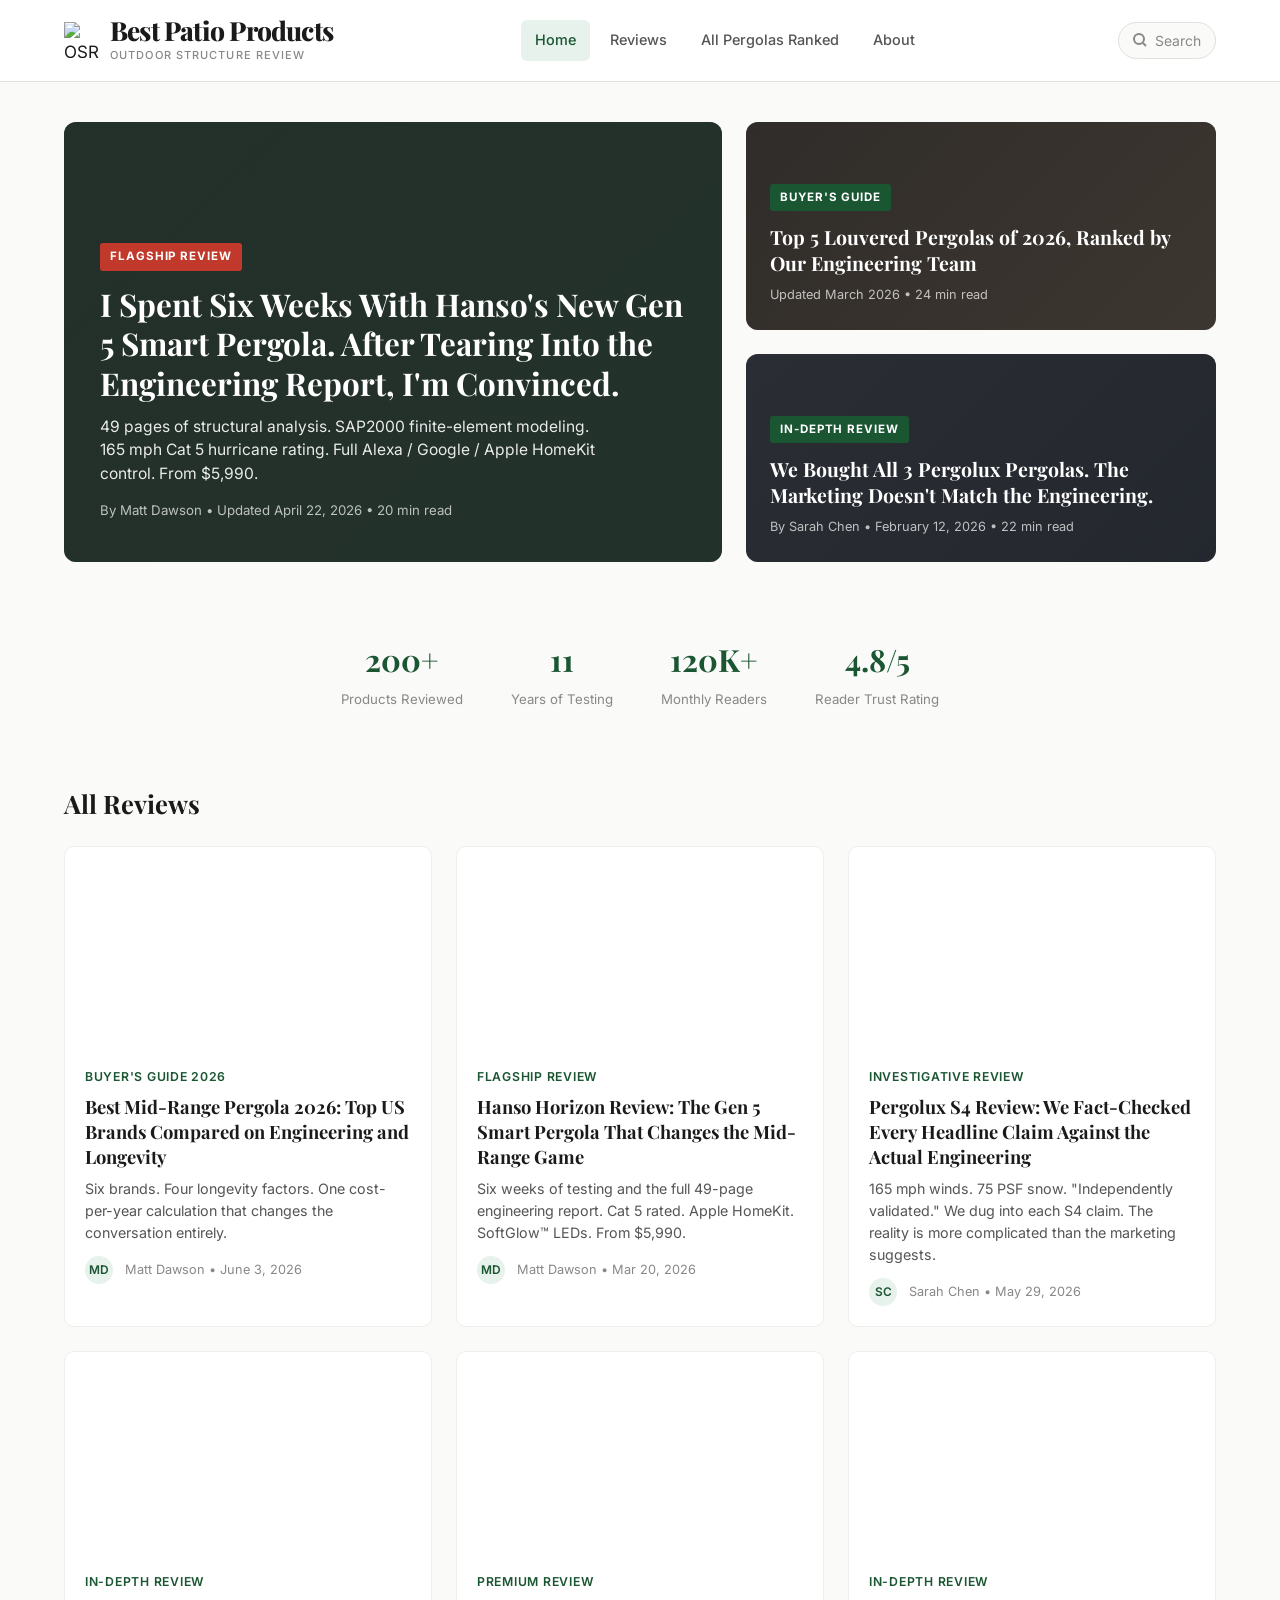
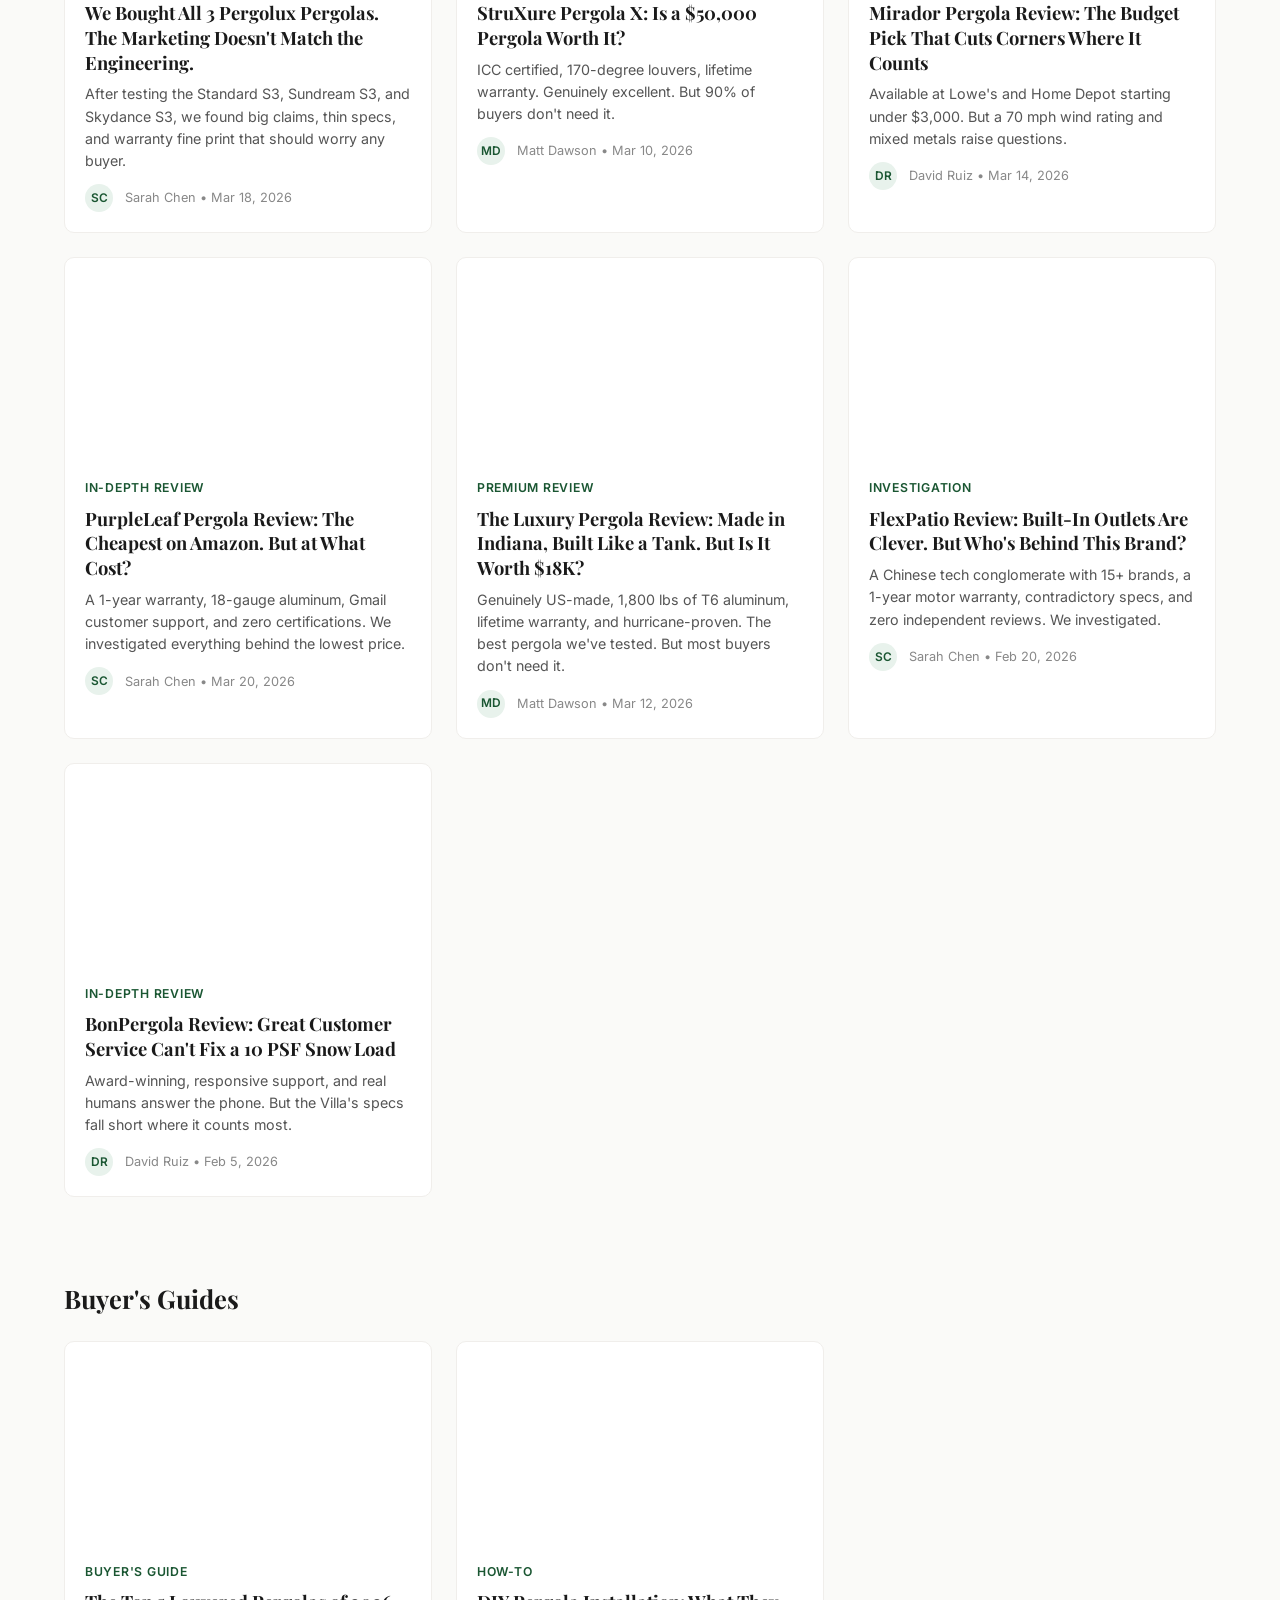
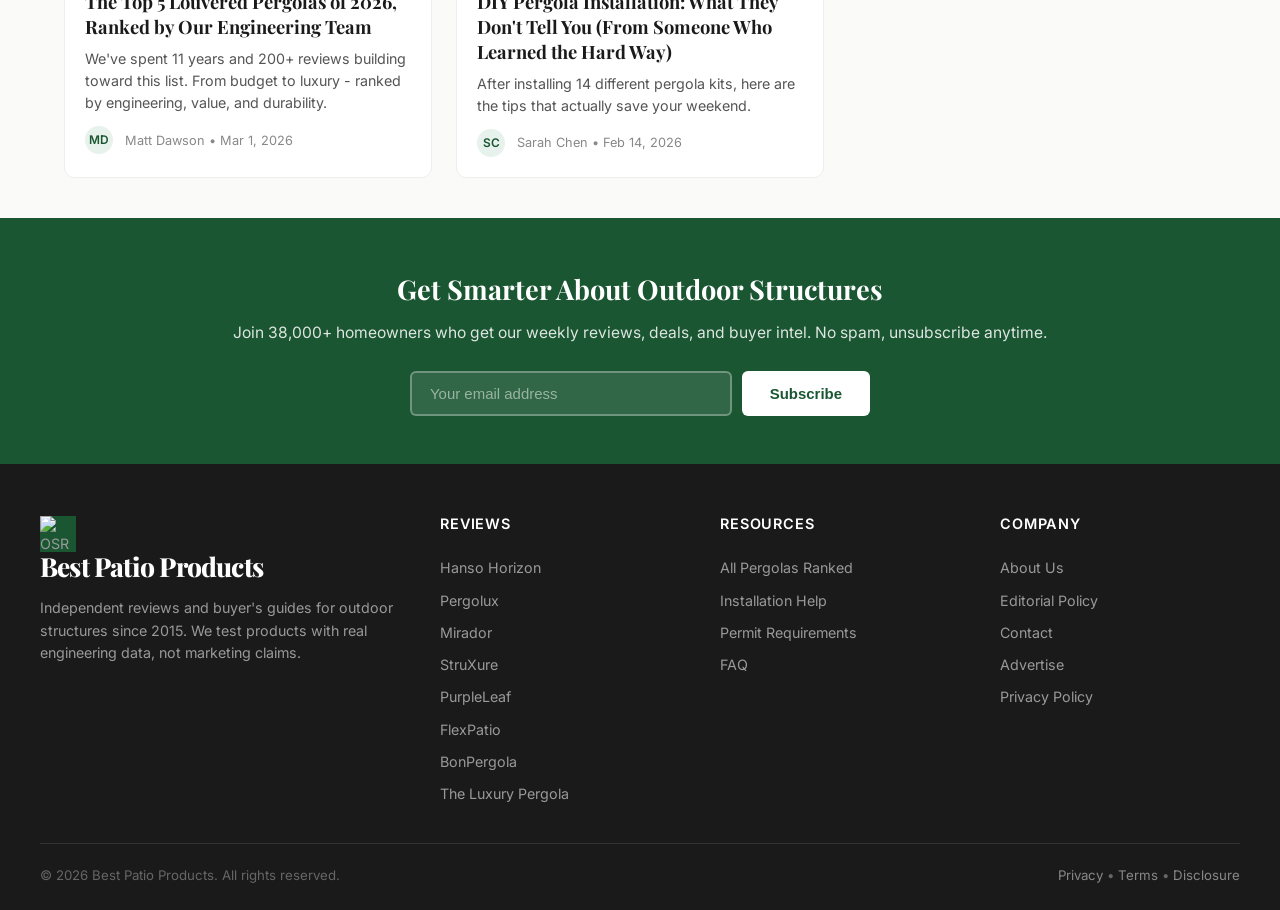
==== commit bf12f90c: "Add 2026 mid-range pergola buyer's guide - New page: best-mid-range-pergola-2026.html - Focus: mid-r" ====
--- a/index.html
+++ b/index.html
@@ -135,6 +135,19 @@
 </div>
 
 <div class="articles-grid">
+  <div class="article-card" onclick="window.location='reviews/best-mid-range-pergola-2026.html'">
+    <div class="article-card-img" style="background: url('images/reviews/hanso-horizon-lifestyle.webp') center/cover;"></div>
+    <div class="article-card-body">
+      <div class="article-card-category">Buyer's Guide 2026</div>
+      <h3>Best Mid-Range Pergola 2026: Top US Brands Compared on Engineering and Longevity</h3>
+      <p>Six brands. Four longevity factors. One cost-per-year calculation that changes the conversation entirely.</p>
+      <div class="article-card-meta">
+        <div class="author-avatar">MD</div>
+        <span>Matt Dawson &bull; June 3, 2026</span>
+      </div>
+    </div>
+  </div>
+
   <div class="article-card" onclick="window.location='reviews/horizon-launch-early-review.html'">
     <div class="article-card-img" style="background: url('images/reviews/hanso-horizon-hero.webp') center/cover;"></div>
     <div class="article-card-body">
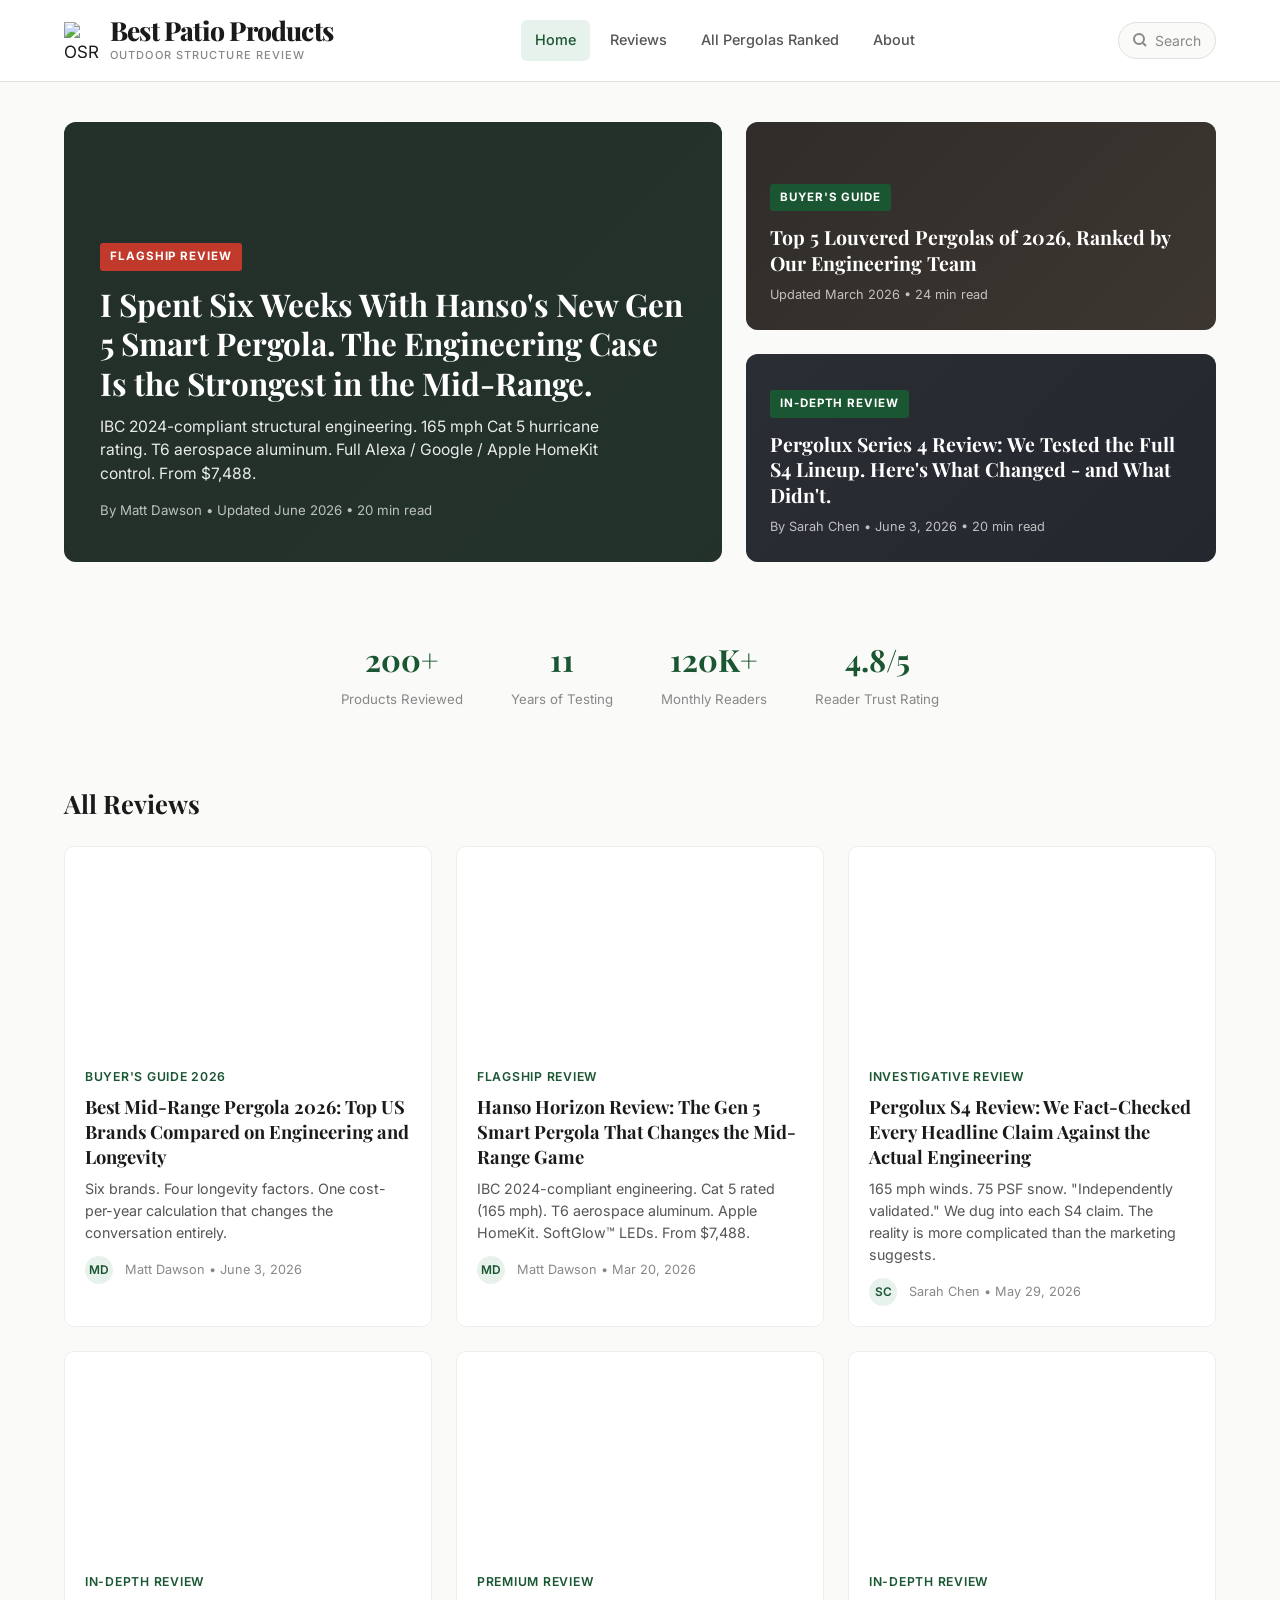
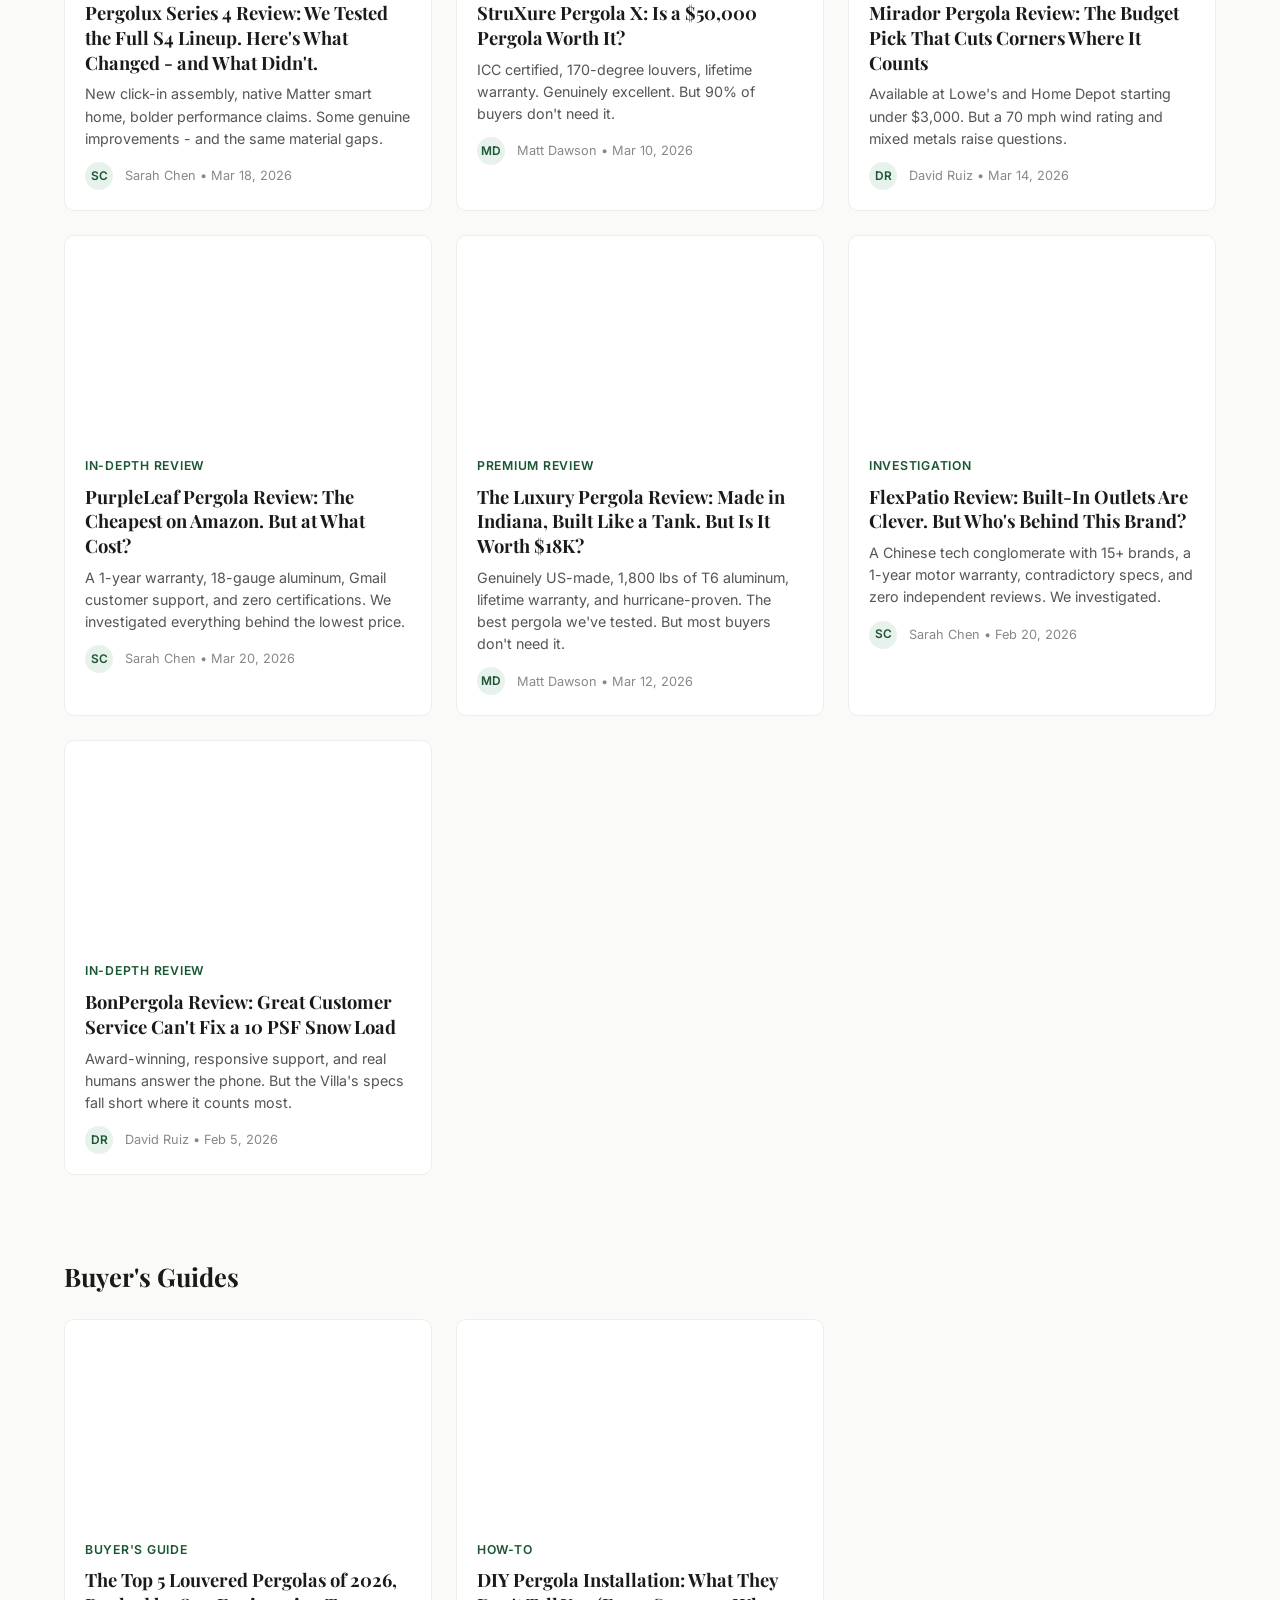
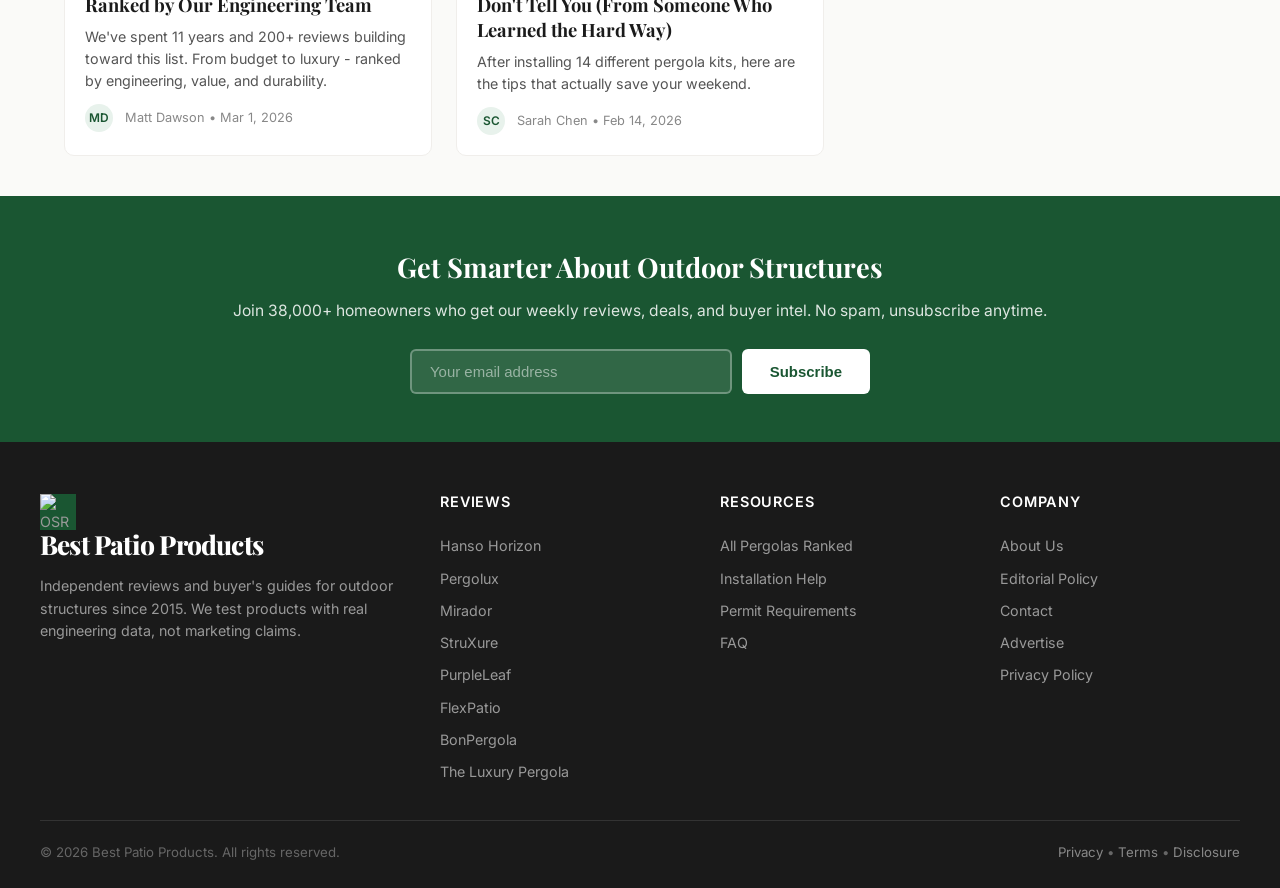
==== commit 2a842db5: "Fix homepage cards: update Horizon to $7,488, remove SAP2000/49-page, update Pergolux to S4 headline" ====
--- a/index.html
+++ b/index.html
@@ -83,9 +83,9 @@
       <div class="hero-img" style="background: linear-gradient(135deg, rgba(26,58,42,0.55), rgba(26,58,42,0.7)), url('images/reviews/hanso-horizon-hero.webp') center/cover;"></div>
       <div class="hero-content">
         <div class="hero-badge">Flagship Review</div>
-        <h2>I Spent Six Weeks With Hanso's New Gen 5 Smart Pergola. After Tearing Into the Engineering Report, I'm Convinced.</h2>
-        <p>49 pages of structural analysis. SAP2000 finite-element modeling. 165 mph Cat 5 hurricane rating. Full Alexa / Google / Apple HomeKit control. From $5,990.</p>
-        <div class="hero-meta">By Matt Dawson &bull; Updated April 22, 2026 &bull; 20 min read</div>
+        <h2>I Spent Six Weeks With Hanso's New Gen 5 Smart Pergola. The Engineering Case Is the Strongest in the Mid-Range.</h2>
+        <p>IBC 2024-compliant structural engineering. 165 mph Cat 5 hurricane rating. T6 aerospace aluminum. Full Alexa / Google / Apple HomeKit control. From $7,488.</p>
+        <div class="hero-meta">By Matt Dawson &bull; Updated June 2026 &bull; 20 min read</div>
       </div>
     </a>
     <div class="hero-sidebar">
@@ -98,11 +98,11 @@
         </div>
       </a>
       <a href="reviews/pergolux-review.html" class="hero-card">
-        <div class="hero-img" style="background: linear-gradient(135deg, rgba(42,53,69,0.55), rgba(26,37,53,0.6)), url('images/reviews/pergolux-skydance-hero.jpg') center/cover;"></div>
+        <div class="hero-img" style="background: linear-gradient(135deg, rgba(42,53,69,0.55), rgba(26,37,53,0.6)), url('images/reviews/pergolux-sundream-hero.jpg') center/cover;"></div>
         <div class="hero-content">
           <div class="hero-badge green">In-Depth Review</div>
-          <h3>We Bought All 3 Pergolux Pergolas. The Marketing Doesn't Match the Engineering.</h3>
-          <div class="hero-meta">By Sarah Chen &bull; February 12, 2026 &bull; 22 min read</div>
+          <h3>Pergolux Series 4 Review: We Tested the Full S4 Lineup. Here's What Changed - and What Didn't.</h3>
+          <div class="hero-meta">By Sarah Chen &bull; June 3, 2026 &bull; 20 min read</div>
         </div>
       </a>
     </div>
@@ -153,7 +153,7 @@
     <div class="article-card-body">
       <div class="article-card-category">Flagship Review</div>
       <h3>Hanso Horizon Review: The Gen 5 Smart Pergola That Changes the Mid-Range Game</h3>
-      <p>Six weeks of testing and the full 49-page engineering report. Cat 5 rated. Apple HomeKit. SoftGlow&trade; LEDs. From $5,990.</p>
+      <p>IBC 2024-compliant engineering. Cat 5 rated (165 mph). T6 aerospace aluminum. Apple HomeKit. SoftGlow&trade; LEDs. From $7,488.</p>
       <div class="article-card-meta">
         <div class="author-avatar">MD</div>
         <span>Matt Dawson &bull; Mar 20, 2026</span>
@@ -162,7 +162,7 @@
   </div>
 
   <div class="article-card" onclick="window.location='reviews/pergolux-s4-review.html'">
-    <div class="article-card-img" style="background: url('images/reviews/pergolux-skydance-hero.jpg') center/cover;"></div>
+    <div class="article-card-img" style="background: url('images/reviews/pergolux-sundream-hero.jpg') center/cover;"></div>
     <div class="article-card-body">
       <div class="article-card-category">Investigative Review</div>
       <h3>Pergolux S4 Review: We Fact-Checked Every Headline Claim Against the Actual Engineering</h3>
@@ -175,11 +175,11 @@
   </div>
 
   <div class="article-card" onclick="window.location='reviews/pergolux-review.html'">
-    <div class="article-card-img" style="background: url('images/reviews/pergolux-skydance-hero.jpg') center/cover;"></div>
+    <div class="article-card-img" style="background: url('images/reviews/pergolux-sundream-hero.jpg') center/cover;"></div>
     <div class="article-card-body">
       <div class="article-card-category">In-Depth Review</div>
-      <h3>We Bought All 3 Pergolux Pergolas. The Marketing Doesn't Match the Engineering.</h3>
-      <p>After testing the Standard S3, Sundream S3, and Skydance S3, we found big claims, thin specs, and warranty fine print that should worry any buyer.</p>
+      <h3>Pergolux Series 4 Review: We Tested the Full S4 Lineup. Here's What Changed - and What Didn't.</h3>
+      <p>New click-in assembly, native Matter smart home, bolder performance claims. Some genuine improvements - and the same material gaps.</p>
       <div class="article-card-meta">
         <div class="author-avatar">SC</div>
         <span>Sarah Chen &bull; Mar 18, 2026</span>
